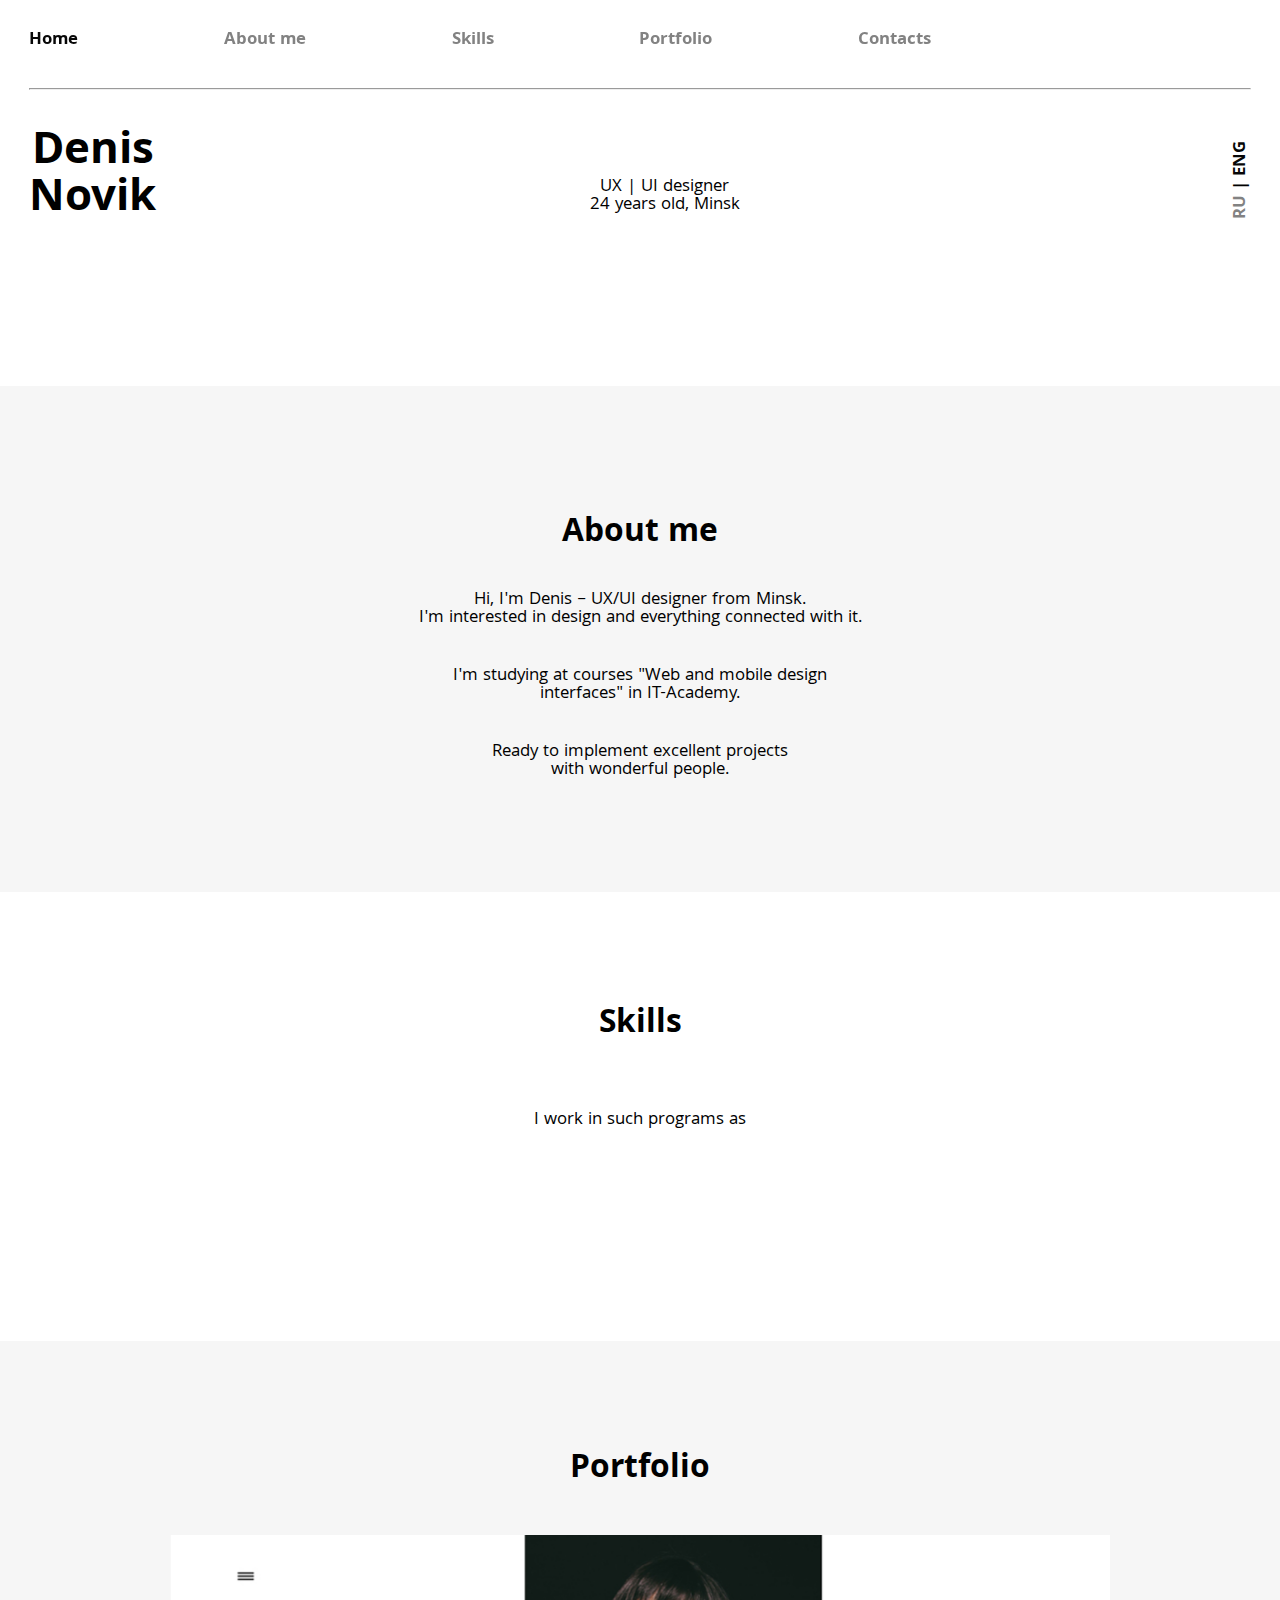
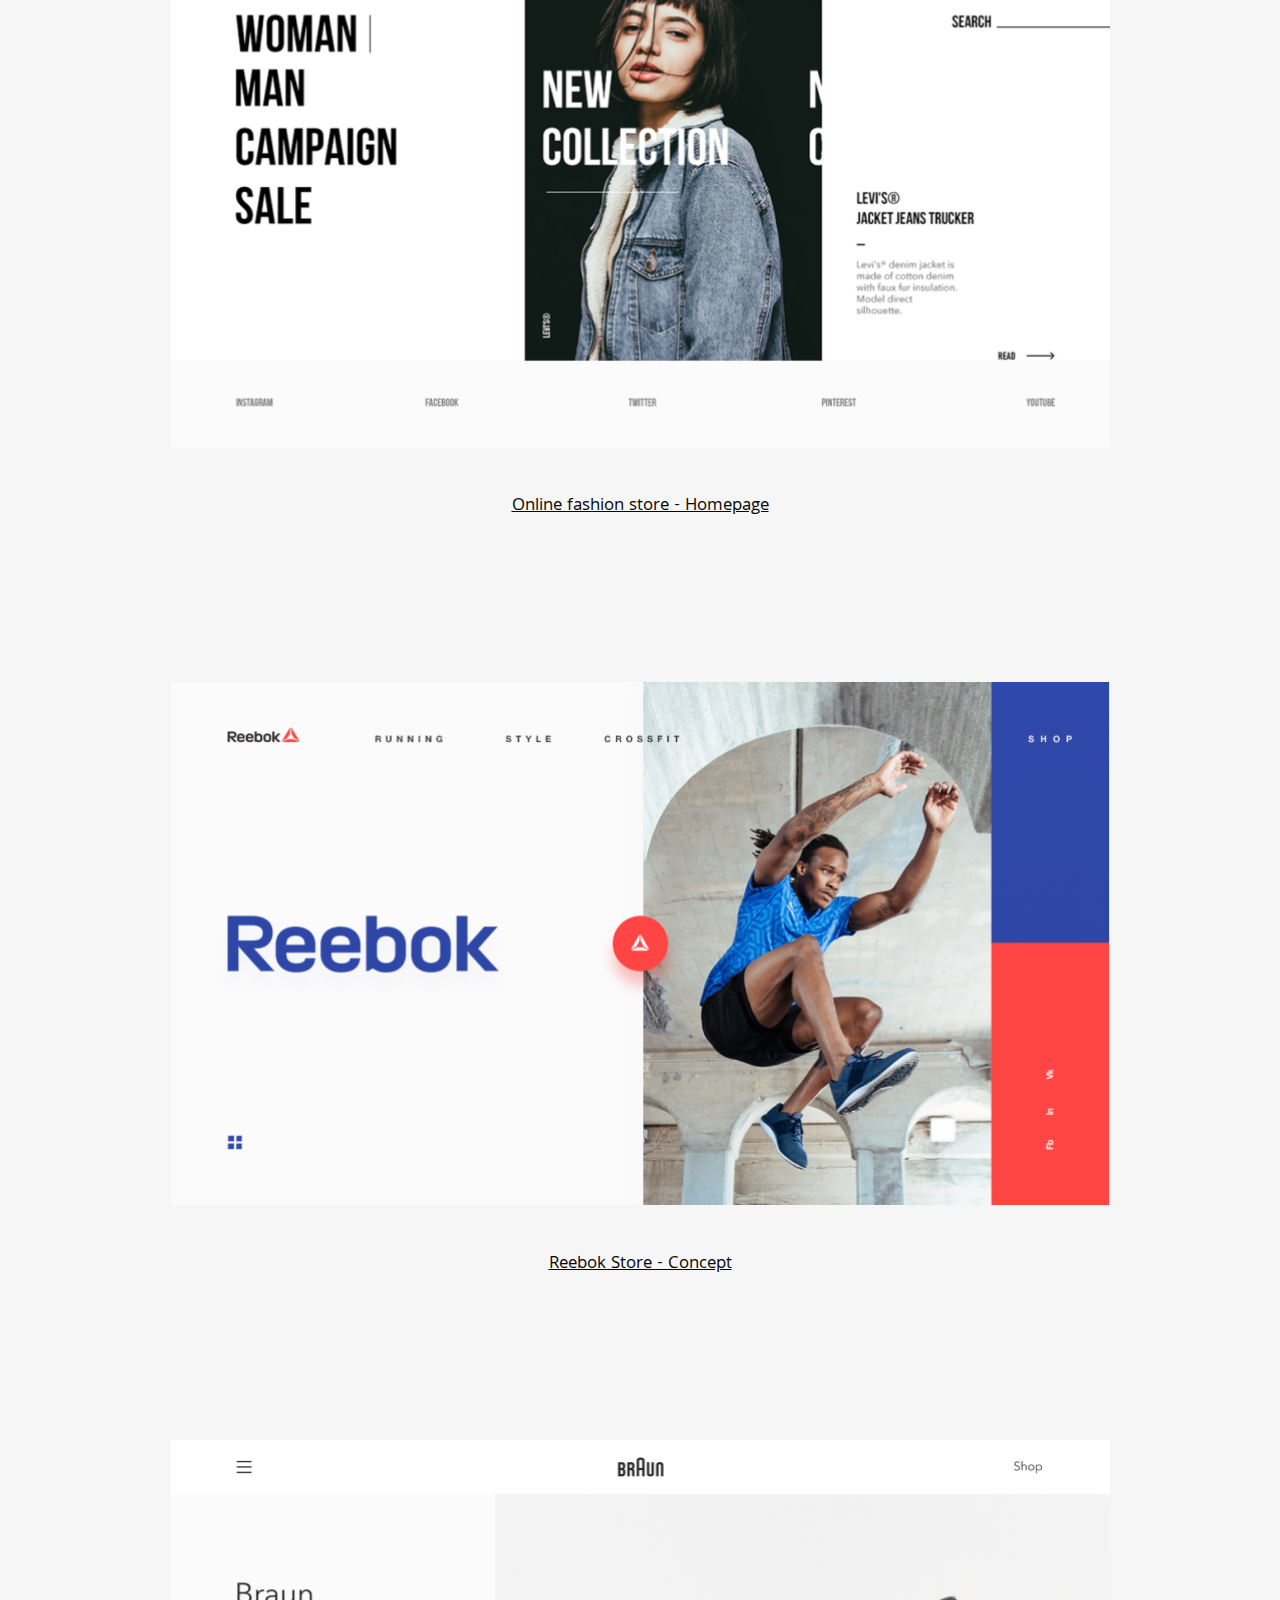
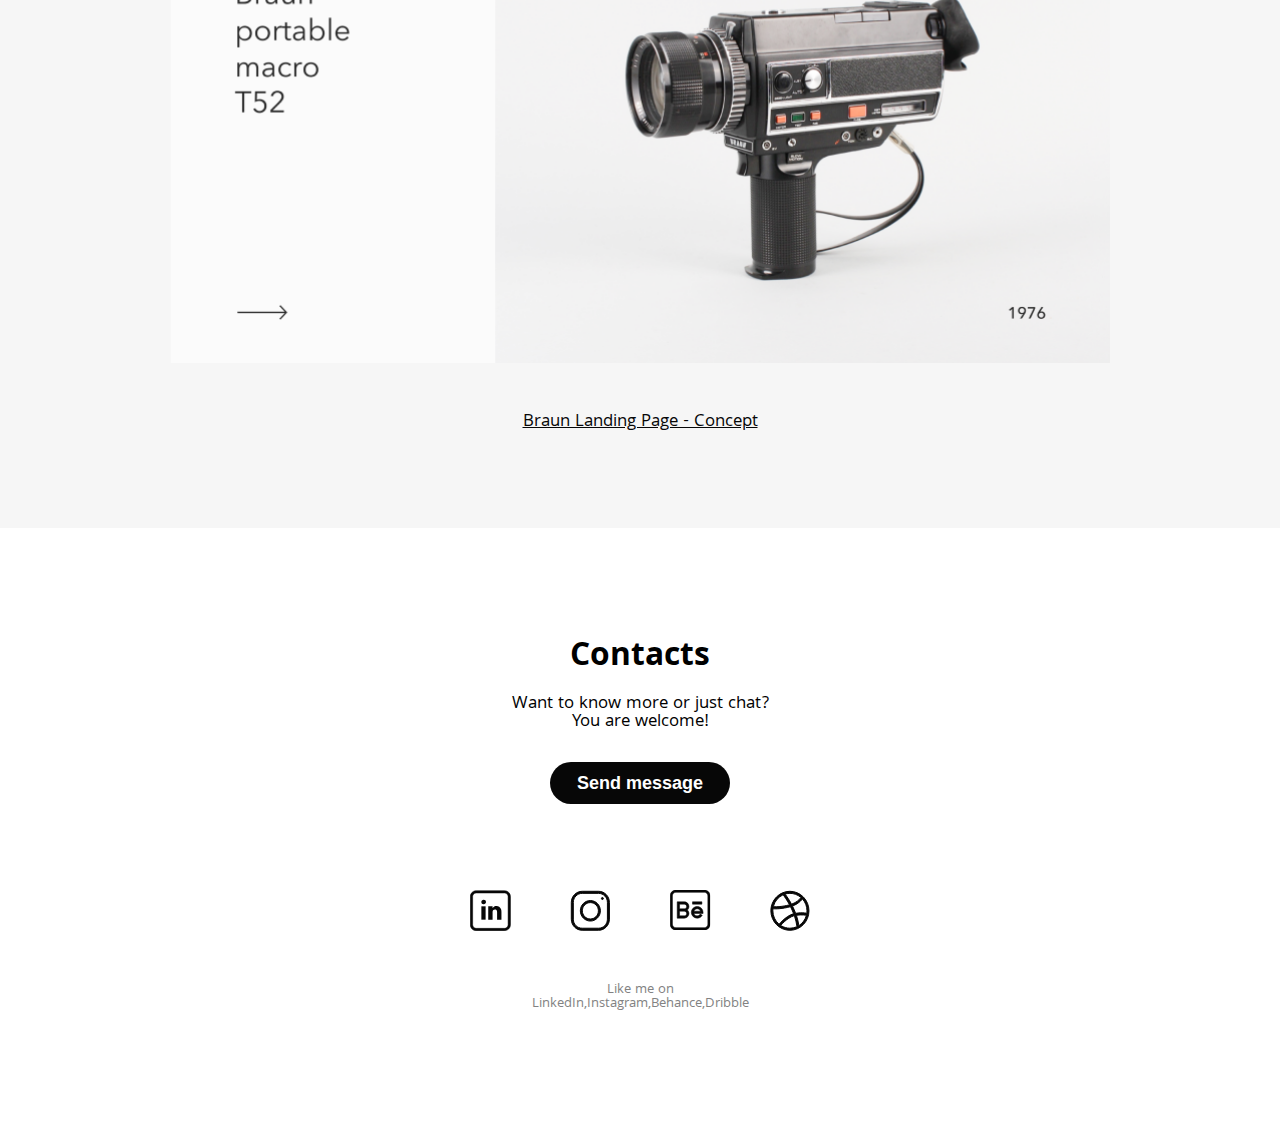
==== index.html @ 90ea9228 "update" ====
<!DOCTYPE html>
<html lang="en">

<head>
	<meta charset="UTF-8">
	<meta http-equiv="X-UA-Compatible" content="IE=edge">
	<meta name="viewport" content="width=device-width, initial-scale=1.0">
	<link rel="preconnect" href="https://fonts.googleapis.com">
	<link rel="preconnect" href="https://fonts.gstatic.com" crossorigin>
	<link href="https://fonts.googleapis.com/css2?family=Khula:wght@300;400;600;700;800&amp;display=swap" rel="stylesheet">
	<link rel="stylesheet" href="styles.css">
	<script src="./scripts.js"></script>
	<title>Figma Page</title>
</head>
<body>
	<div class="mobile-menu hidden">
		<div class="column-left">
			<nav>
				<ul class="vertical-list">
					<li class="navigation_point"><a href="#home">Home</a></li>
					<li><a href="#about_me">About me</a></li>
					<li><a href="#skills">Skills</a></li>
					<li><a href="#portfolio">Portfolio</a></li>
					<li><a href="#contacs">Contacts</a></li>
				</ul>
			</nav>
		</div>
		<div class="column-right">
			<button class="close-menu-btn svg-btn">
				<svg width="23" height="23" viewBox="0 0 23 23" fill="none" xmlns="http://www.w3.org/2000/svg">
					<rect x="2.68701" width="27.3715" height="3.8" transform="rotate(45 2.68701 0)" fill="#828282"/>
					<rect x="0.831299" y="19.5566" width="27.3715" height="3.8" transform="rotate(-45 0.831299 19.5566)" fill="#828282"/>
				</svg>
			</button>

			<div class="language-selector">
				<ul class="horizontal-list">
					<div class="logo_block logo_block_3"><p><a class="ru" href="#">RU</a> | <a class="eng" href="#">ENG</a></p></div>
				</ul>
			</div>
		</div>
	</div>

	<header class="mobile-header">
		<h1>Denis <br> Novik</h1>
		<button class="open-menu-btn svg-btn">
			<svg width="33" height="20" viewBox="0 0 33 20" fill="none" xmlns="http://www.w3.org/2000/svg">
				<rect width="33" height="3.83721" fill="black"/>
				<rect y="7.67383" width="33" height="3.83721" fill="black"/>
				<rect y="15.3496" width="33" height="3.83721" fill="black"/>
				</svg>				
		</button>
	</header>

	<div id="section_1" class="body">
		<header class="header header_1">
			<div class="header_menu menu ">
				<div class="menu_icon_flex">
					<div class="menu_icon"></div>
				</div>
				<nav class="menu_body">
					<ul class="navigation_list">
						<li class="navigation_point"><a href="#home">Home</a></li>
						<li class="navigation_point"><a href="#about_me">About me</a></li>
						<li class="navigation_point"><a href="#skills">Skills</a></li>
						<li class="navigation_point"><a href="#portfolio">Portfolio</a></li>
						<li class="navigation_point"><a data-goto=".footer" class="nav nav_5" href="#contact">Contacts</a></li>
					</ul>
		        </nav>
			</div>
		</header>
		<section id="home" class="home">
			<hr  class="line_navigation ">
			<div  class="logo">
				<div class="logo_block logo_block_1"><h1>Denis<br>Novik</h1></div>
				<div class="logo_block logo_block_2"><p>UX | UI designer<br> 24 years old, Minsk</p></div>
				<div class="logo_block logo_block_3"><p><a class="ru" href="#">RU</a> | <a class="eng" href="#">ENG</a></p></div>
			</div>	
			<div class="photo">
				<picture>
					<source media="(max-width: 465px)" srcset="img/375.png">
					<img class="img_photo" src="img/bspp2266.jpg" alt="">
				</picture>
			</div>
		</section>
		<section id="about_me" class="about_me section_2">
			<div class="about_me_box">
				<div class="about_me_content">
					<h2 class="text_1">About me</h2>
					<p class="text_2">Hi, I'm Denis – UX/UI designer from Minsk.<br>I'm interested in design and everything connected with it.</p>
					<p class="text_2">I'm studying at courses "Web and mobile design<br>interfaces" in IT-Academy.</p>
					<p class="text_2">Ready to implement excellent projects<br>with wonderful people.</p>
				</div>
			</div>
		</section>
		<section id="skills" class="section_3">
			<div class="skills_box">
				<div class="heading">
					<h2 class="skills_h2">Skills</h2>
					<p>I work in such programs as</p>
				</div>
				<div class="programs_1"><img src="img/group 6.svg" alt=""></div>
				<div class="programs_2"><img src="img/group 6-1.svg" alt=""></div>
				<div class="programs_3"><img src="img/group 6-2.svg" alt=""></div>
				<div class="programs_4"><img src="img/group 7.svg" alt=""></div>
			</div>
		</section>
		<section id="portfolio" class="section_4">
			<div class="portfolio">
				<div class="portfolio_section">
					<h2 class="portfolio_heading">Portfolio</h2>
					<div class="portfolio_box portfolio_box_1">
						<a href="#"><img class="img_portfolio" src="img/portfolio_1.png" alt=""></a>
						<a class="portfolio1" href="#">Online fashion store - Homepage</a>
					</div>
					<div class="portfolio_box portfolio_box_2">
						<a href="#"><img class="img_portfolio" src="img/portfolio_2.png" alt=""></a>
						<a class="portfolio1" href="#">Reebok Store - Concept</a>
					</div>
					<div class="portfolio_box portfolio_box_3">
						<a href="#"><img class="img_portfolio" src="img/portfolio_3.png" alt=""></a>
						<p class="portfolio_p2"><a class="portfolio1" href="#">Braun Landing Page - Concept</a></p>
					</div>
				</div>
			</div>
		</section>
		<footer id="contact" class="footer">
			<div class="contacts">
				<h2 class="contacts_h2">Contacts</h2>
				<p>Want to know more or just chat?<br>You are welcome!</p>
				<button class="button_message">Send message</button>
				<div class="contacts_icon">
					<a href="https://www.linkedin.com/feed/"><img src="img/linkedin.svg" alt=""></a>
					<a href="https://www.instagram.com/"><img src="img/instagram.svg" alt=""></a>
					<a href="https://www.behance.net/"><img src="img/behance.svg" alt=""></a>
					<a href="https://dribbble.com/"><img src="img/surface.svg" alt=""></a>
				</div>
				<p class="contacts_p2">Like me on<br><a class="contracts_a2" href="https://www.linkedin.com/feed/">LinkedIn,</a><a class="contracts_a2" href="https://www.instagram.com/">Instagram,</a><a class="contracts_a2" href="https://www.behance.net/">Behance,</a><a class="contracts_a2" href="https://dribbble.com/">Dribble</a></p>
			</div>
		</footer>
	</div>
</body>
</html>
---- styles.css ----
* {
	box-sizing: border-box;
}

header,
.content {
	padding: 10px;
	max-width: 960px;
	margin: 0 auto;
	text-align: center;
}

.header-row {
	position: sticky;
	top: 0;
	background-color: #fff;
	z-index: 1;
}


.mobile-header {
	display: none;
	justify-content: space-between;
	padding-top: 20px;
	padding-bottom: 20px;

	position: sticky;
	top: 0;
	background-color: white;
}

.mobile-header h1 {
	margin: 0;
}

.svg-btn {
	background: 0;
	border: none;
	padding: 5px;
	cursor: pointer;
	width: 50px;
	height: 50px;
	border-radius: 50px;
	display: inline-flex;
	justify-content: center;
	align-items: center;
	transition: all 200ms;
}


.svg-btn:hover {
	background-color: #dadada;
}

.svg-btn:active {
	background-color: #cacaca;
}

.hidden {
	display: none !important;
}

.mobile-menu {
	position: fixed;
	top: 0;
	right: 0;
	width: 330px;
	min-height: 450px;
	height: auto;
	background: #fff;
	z-index: 3;
	display: flex;
	padding: 20px 10px 60px 30px;
	justify-content: space-between;
	box-shadow: 0 0 15px 3px rgb(0 0 0 / 40%);
}

.mobile-menu nav ul {
	padding: 13px;
}

.mobile-menu .column-right {
	display: flex;
	flex-direction: column;
	justify-content: space-between;
	align-items: end;
}

@media (max-width: 700px) {
	.mobile-header {
		display: flex;
		border-bottom: 0;
	}

	.desktop-header {
		display: none;
	}

	.home-description h1,
	.home-description .language-selector {
		display: none;
	}

	.home-description .home-paragraph {
		margin-bottom: 0;
		text-align: left;
	}

	div.home-description {
		padding-top: 0;
		padding-bottom: 3rem;
	}
}


.tall-image{
	display: none;
}
@media (max-width: 380px) {
	.wide-image{
		display: none;
	}
	.tall-image{
		display: inline;
	}
}

@media (max-width: 767px) {
    .portfolio_box_1,.portfolio_box_2 {
    margin-bottom: 133px;
    }
    .logo_block_1 {
    transition: all 0.3s ease 0s;
}
}

@media (max-width: 465px) {
    .logo {
    display:flex;
    width: 170px;
    flex-wrap:wrap;
}

.logo_block_2 {
    padding: 23px 0 0 0;
    text-align: left;
}
.logo_block_3 {
    text-align: right;
}

.logo_block_3 {
    opacity: 0;
    width: 0;
    height: 0;}

.photo {
    margin: 36px 0px 104px 0px;
}
}


html, body, div, span, applet, object, h1, h2, p, 
footer, header, hgroup, menu, nav, output, 
ruby, section, summary, time, mark, audio, video {
margin: 0;
padding: 0;
border: 0;
font-size: 100%;
font: inherit;
vertical-align: baseline;
font-family: 'Khula', sans-serif;
}

article, aside, details, figcaption, figure, 
footer, header, hgroup, menu, nav, section {
display: block;
}

body {
line-height: 1;
}

ol, ul {
list-style: none;
}
blockquote, q {
quotes: none;
}

blockquote:before, blockquote:after,
q:before, q:after {
content: '';
content: none;
}

table {
border-collapse: collapse;
border-spacing: 0;
}

body {
    text-align: center;
}

.section_1, .section_3 {
    max-width: 998px;
    margin: 0 auto;
}

.footer {
    max-width: 340px;
    margin: 0 auto;
}

.body {
font-size: 18px;
margin: 0px 29px;
}

.header {
margin: 0px 29px;
position: fixed;
top:0;
left: 0;
width: 100%;
z-index: 10;
margin: 0 auto;
background-color:rgba(255, 255, 255, 0.5);
backdrop-filter: blur(40px);
}

.scroll {
  box-shadow: 0 0 10px rgba(0, 0, 0, 0.5);
}

.header_menu{
padding:0 29px;
max-width: 998px;
margin: 0 auto;
}

.navigation_list {
display:flex;
justify-content:space-between;
list-style: none;
margin: 0;
padding: 0;
}

ul .navigation_point a {
color:#828282;
text-decoration: none;
}

ul .navigation_point:first-child a {
    color:#070707
}

.navigation_point {
font-size: 18px;
line-height: 22px;
padding-top: 30px;
padding-bottom: 28px;
font-weight: 700;
text-decoration: none;
}

.line_navigation {
margin-bottom: 40px;
margin-top: 88px;
}

.logo_block_menu {
opacity: 0;
}	

.menu_icon {
display: none;
}

.logo {
display:flex;
align-items:flex-end;
justify-content:space-between;
}

.logo_block {
display: inline-block;
}

.logo_block_1 {
font-size: 47px;
font-weight: 700;
}

.logo_block_2 {
padding-bottom: 9px;
}

.logo_block_3 {
transform: rotate(-90deg);
position: relative;
bottom: 35px;
left: 30px;
font-weight: 700;
}

.ru {
color: #828282;
text-decoration: none;
}

.eng {
    color: #070707;
    text-decoration: none;
}

.photo {
margin: 40px 0px 104px 0px;
}

.img_photo {
width: 100%;
height: auto;
}

.about_me {
position: absolute;
width: 100%;
left: 0;
height: 506px;
background: #F6F6F6;
display:flex;
justify-content:center;
align-items:center;
}

.about_me_box {
max-width: 998px;
margin: 0 auto;
border:0px 29px;
text-align: center;
}

.text_1 {
font-size: 34px;
font-weight: 700;
padding-top: 20px;
}

.text_2 {
font-size: 18px;
padding: 40px 29px 0 29px;
}

.skills_box {
display:flex;
flex-wrap:wrap;
justify-content:center;
align-items:center;
margin-top: 616px;
margin-bottom: 110px;
}

.heading {
flex: 0 1 100%;
margin-top: 91px;
padding-bottom: 83px;
text-align: center;
}

.skills_h2 {
font-size: 34px;
font-weight: 700;
padding-top: 20px;
padding-bottom: 69px;
}

.programs_1 {flex: 0 1 25%;
text-align: center;}
.programs_2 {flex: 0 1 25%;
text-align: center;}
.programs_3 {flex: 0 1 25%;
text-align: center;}
.programs_4 {flex: 0 1 25%;
text-align: center;}

.portfolio_heading {
font-size: 34px;
font-weight: 700;
padding-top: 113px;
padding-bottom: 47px;

}

.portfolio_section {
max-width: 998px;
margin: 0 auto;
}

.portfolio {
min-width: 100%;
right: 0;
max-height: 2553px;
background: #F6F6F6;
margin:0 -29px;
text-align: center;
}

.portfolio_box_1,.portfolio_box_2  {
margin: 0px 29px;
margin-bottom: 166px;
}

.portfolio1 {
    color: #070707;
}

.portfolio_box_3 {
margin: 0px 29px;
}

.img_portfolio {
width: 100%;
height: auto;
padding-bottom: 45px;
}

.portfolio_p2 {
padding-bottom: 96px;
color: #070707;
}

.contacts {
margin-bottom: 110px;
text-align: center;
}

.contacts_h2 {
padding: 114px 0 20px 0;
font-size: 34px;
font-weight: 700;
}

.button_message {
min-height: 42px;
min-width: 180px;
border-radius: 21px;
background-color: #070707;
font-size: 18px;
border:0;
padding:0;
margin: 30px 0 86px 0;
font-weight: 700;
color: #FFFFFF;
transition: all 200ms;
transition-duration: 200ms;
transition-timing-function: ease;
transition-delay: 0s;
transition-property: all;
}

.button_message:hover {
background-color: #828282;
}

.contacts_p2 {
margin: 46px 0 ;
font-size: 14px;
color: #828282;
}

.contracts_a2 {
margin: 46px 0 ;
font-size: 14px;
color: #828282;
text-decoration: none;
}

.contacts_icon {
display:flex;
justify-content:space-between;
}
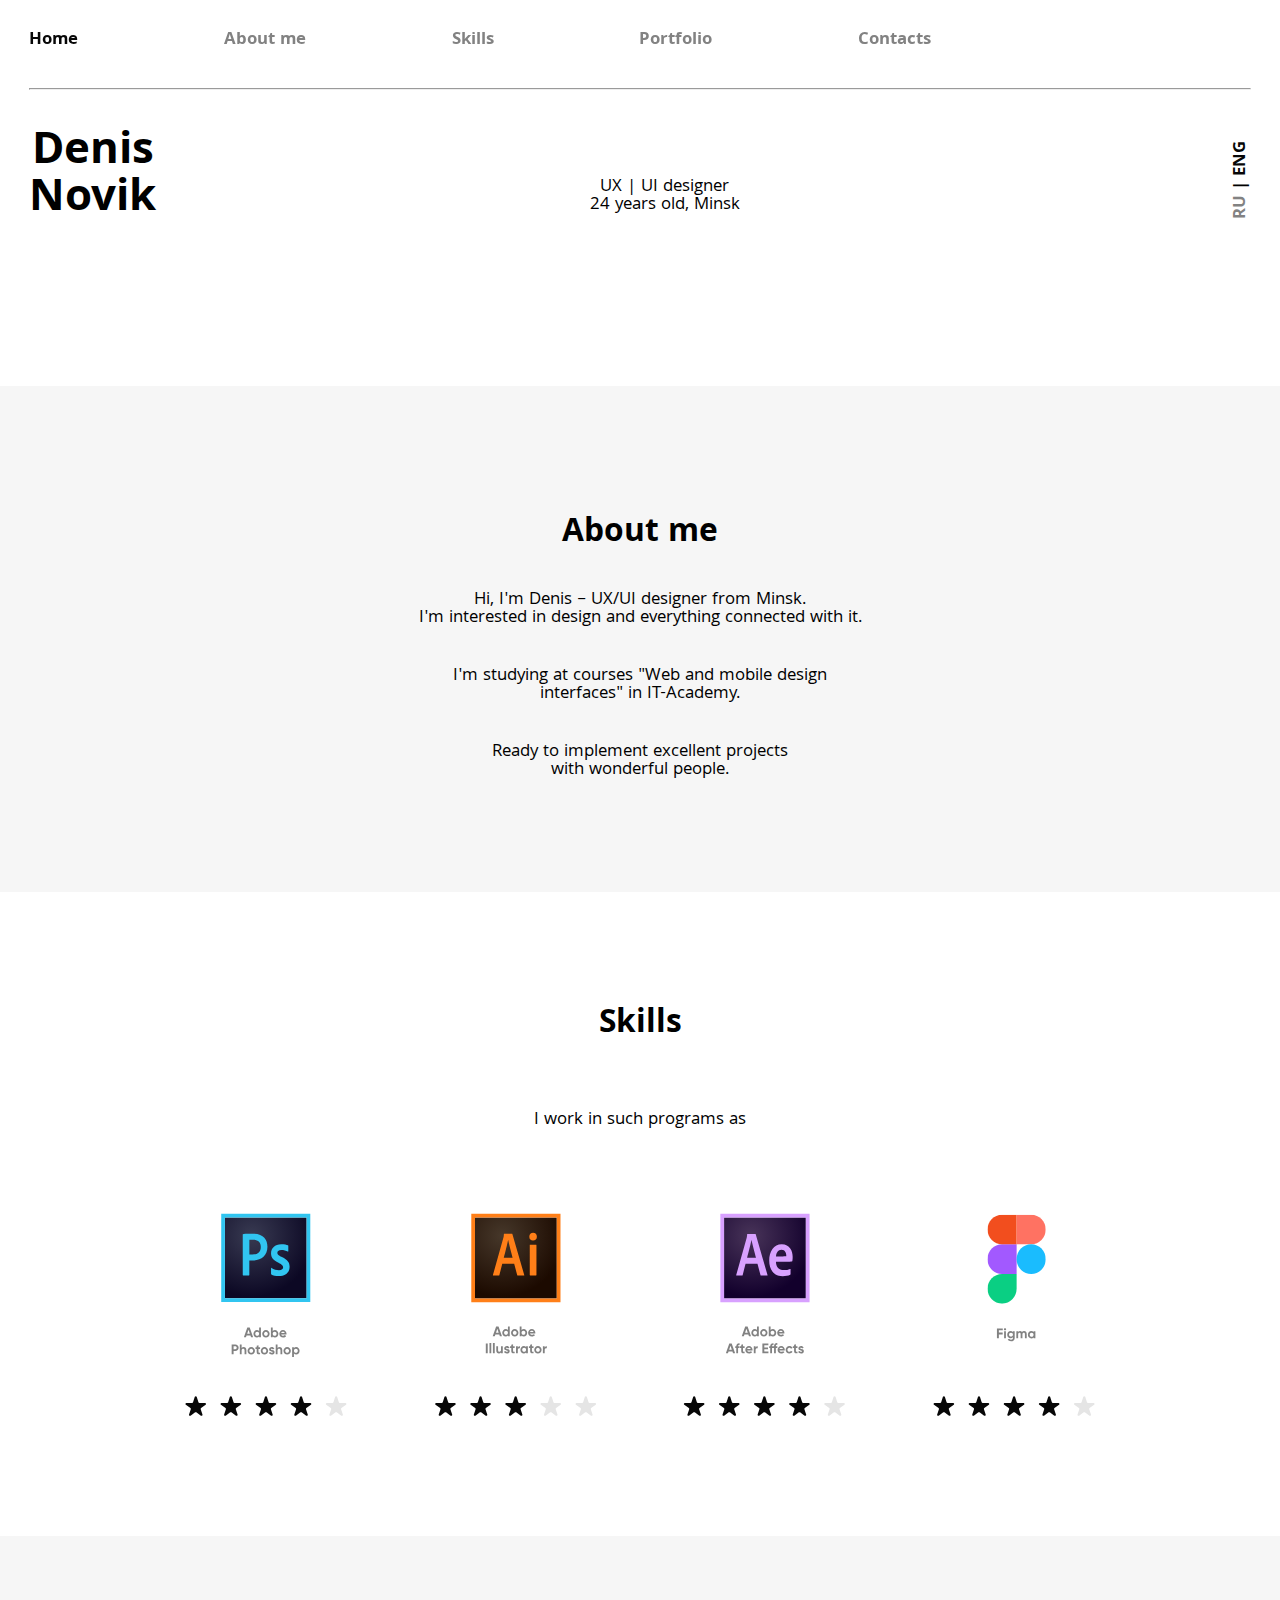
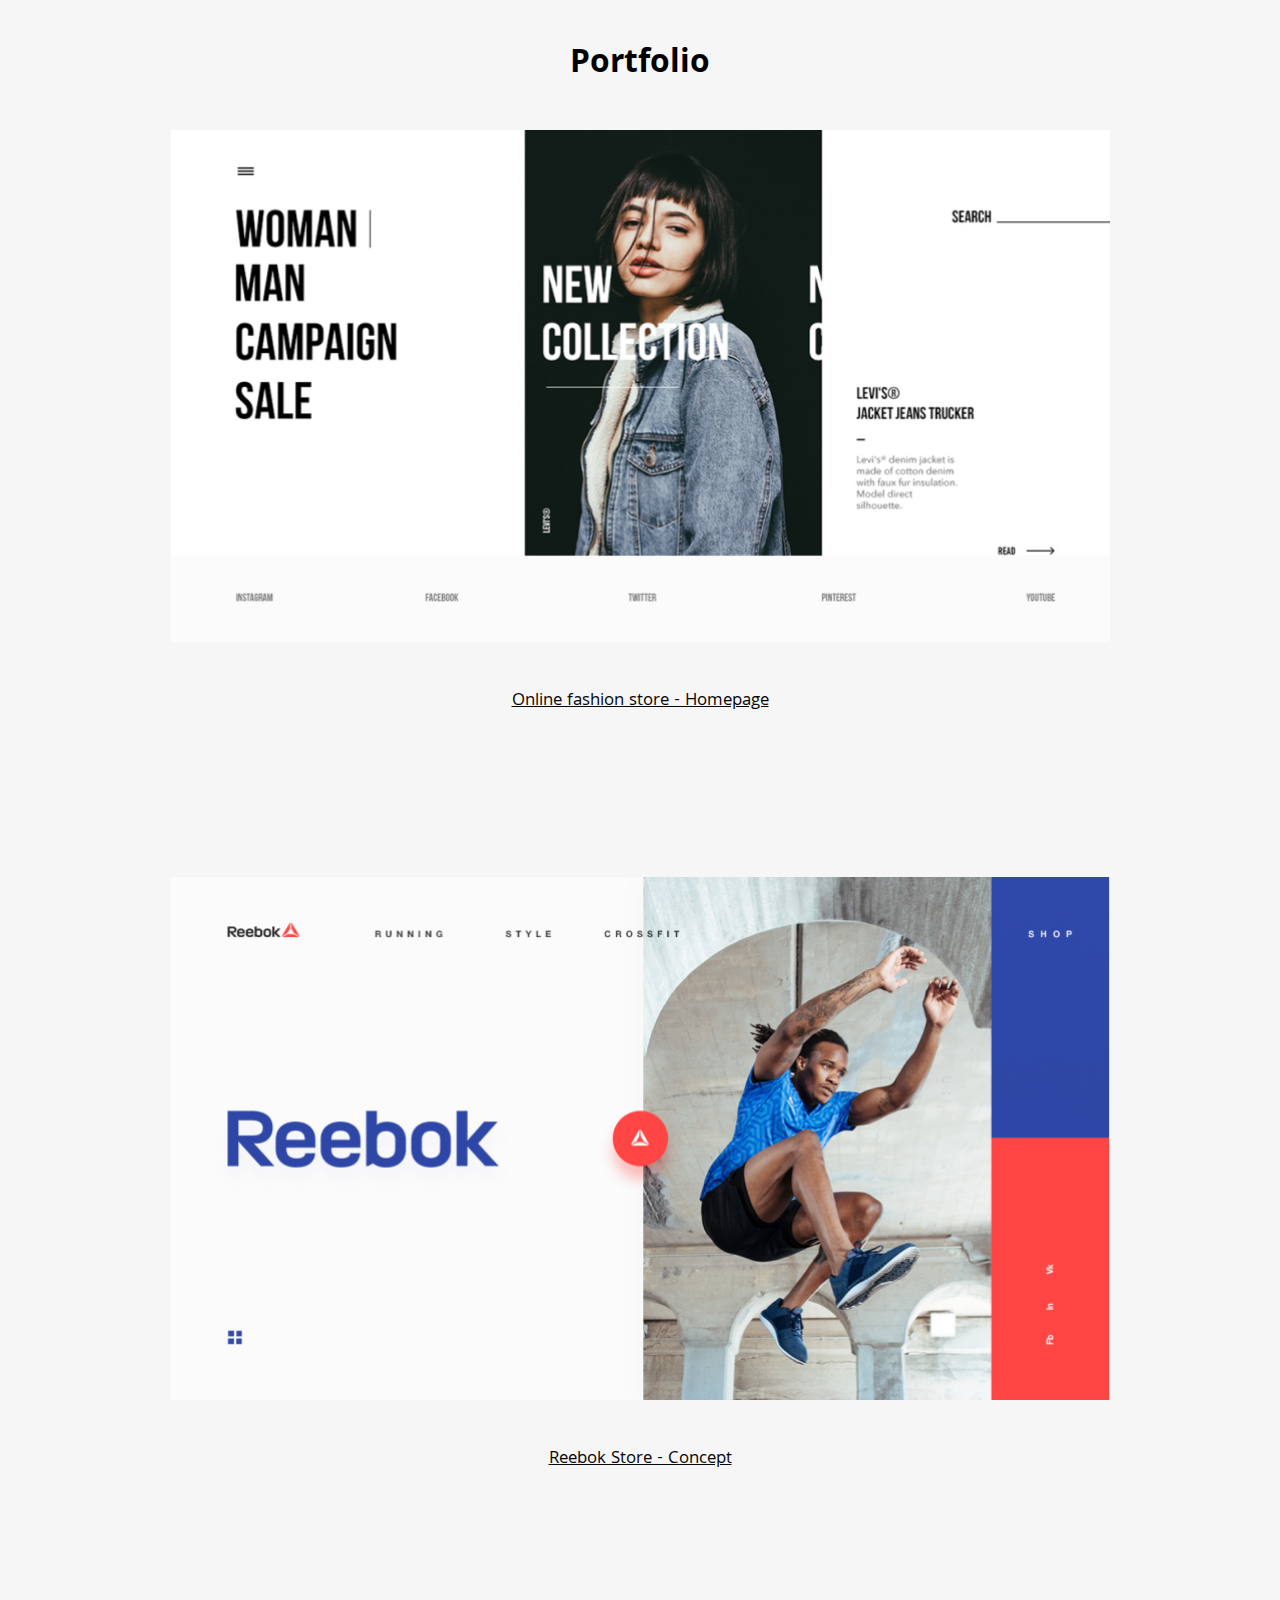
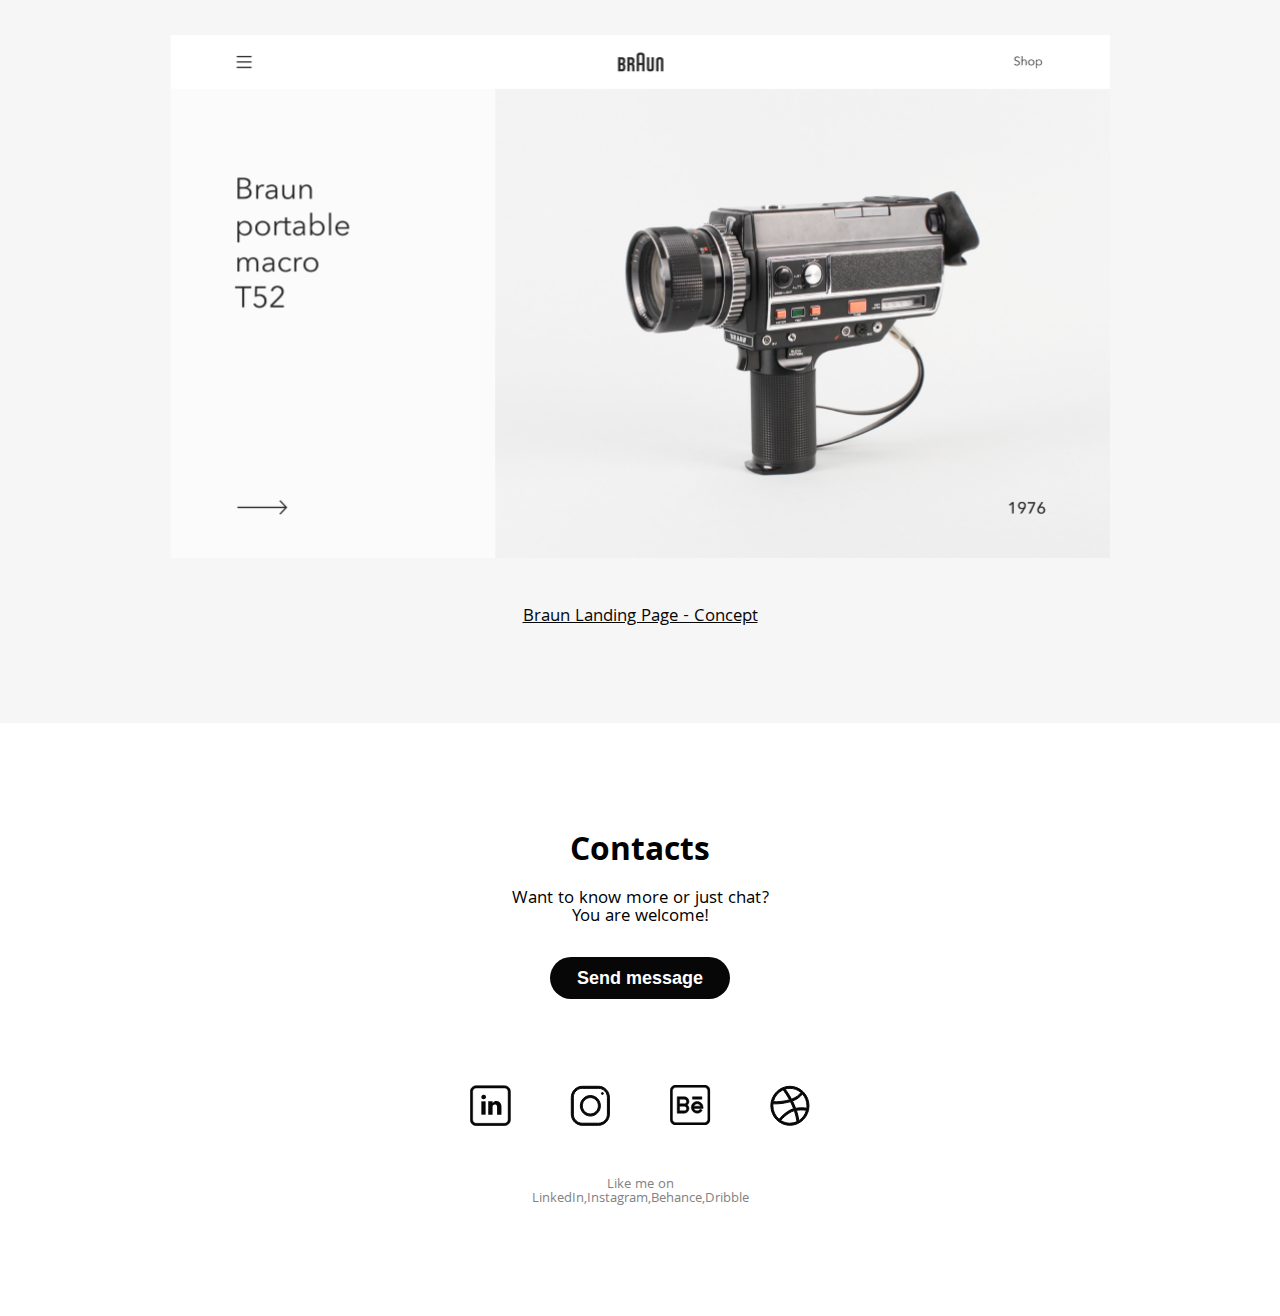
==== commit fbfddb84: "update" ====
--- a/index.html
+++ b/index.html
@@ -99,10 +99,10 @@
 					<h2 class="skills_h2">Skills</h2>
 					<p>I work in such programs as</p>
 				</div>
-				<div class="programs_1"><img src="img/group 6.svg" alt=""></div>
-				<div class="programs_2"><img src="img/group 6-1.svg" alt=""></div>
-				<div class="programs_3"><img src="img/group 6-2.svg" alt=""></div>
-				<div class="programs_4"><img src="img/group 7.svg" alt=""></div>
+				<div class="programs_1"><img src="img/group3.svg" alt=""></div>
+				<div class="programs_2"><img src="img/group1.svg" alt=""></div>
+				<div class="programs_3"><img src="img/group2.svg" alt=""></div>
+				<div class="programs_4"><img src="img/group4.svg" alt=""></div>
 			</div>
 		</section>
 		<section id="portfolio" class="section_4">
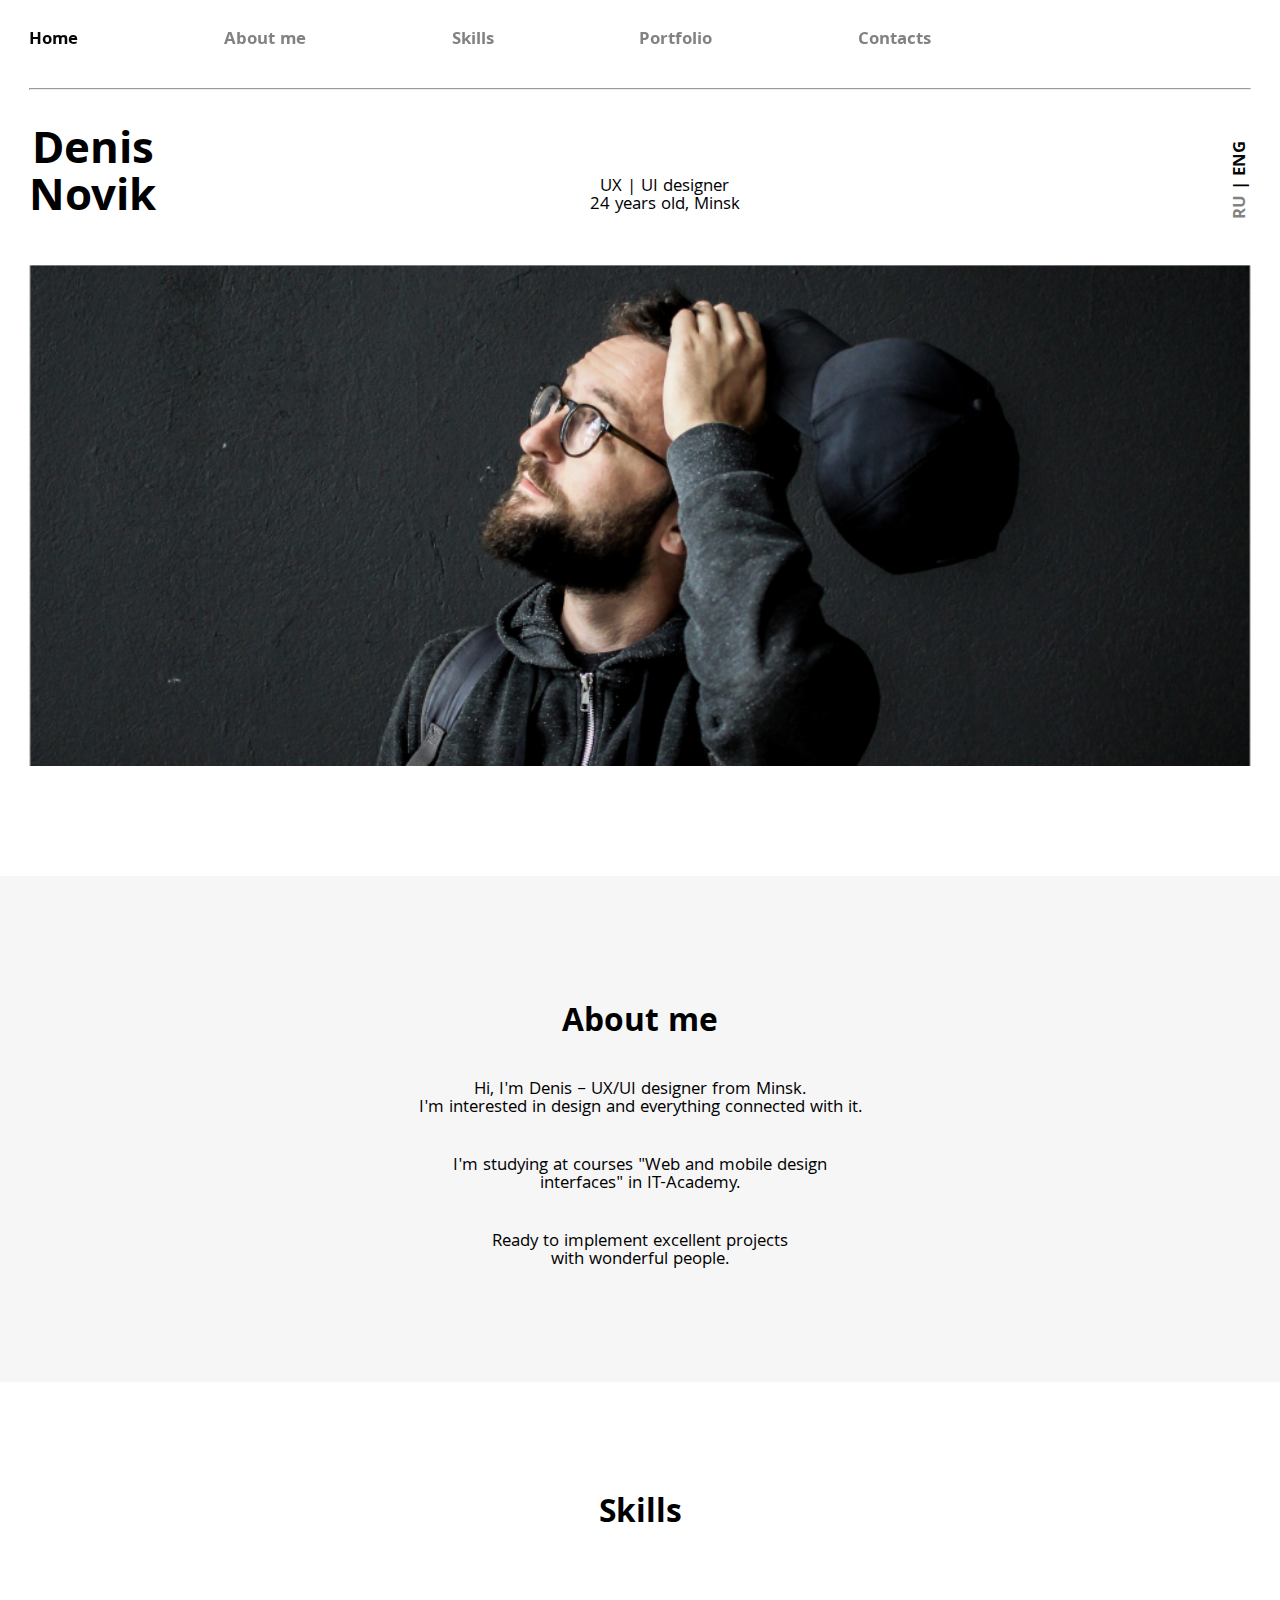
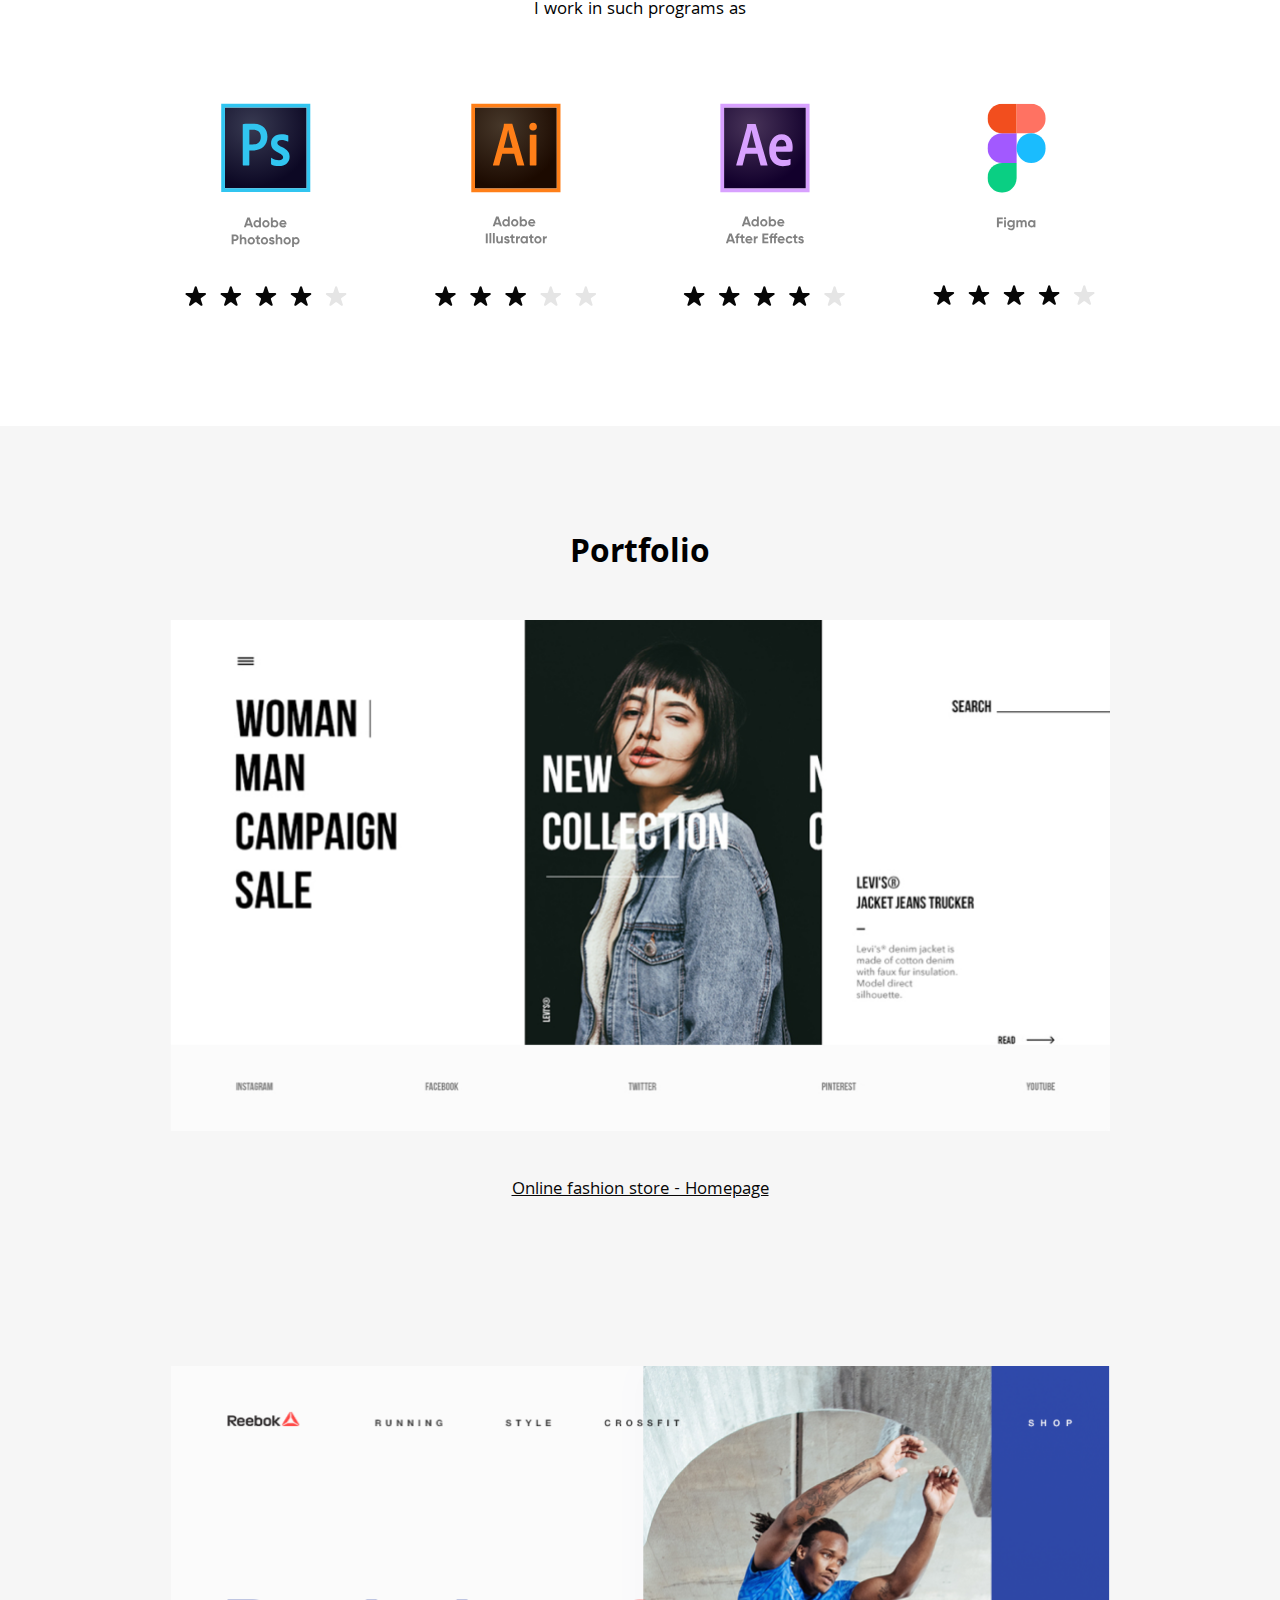
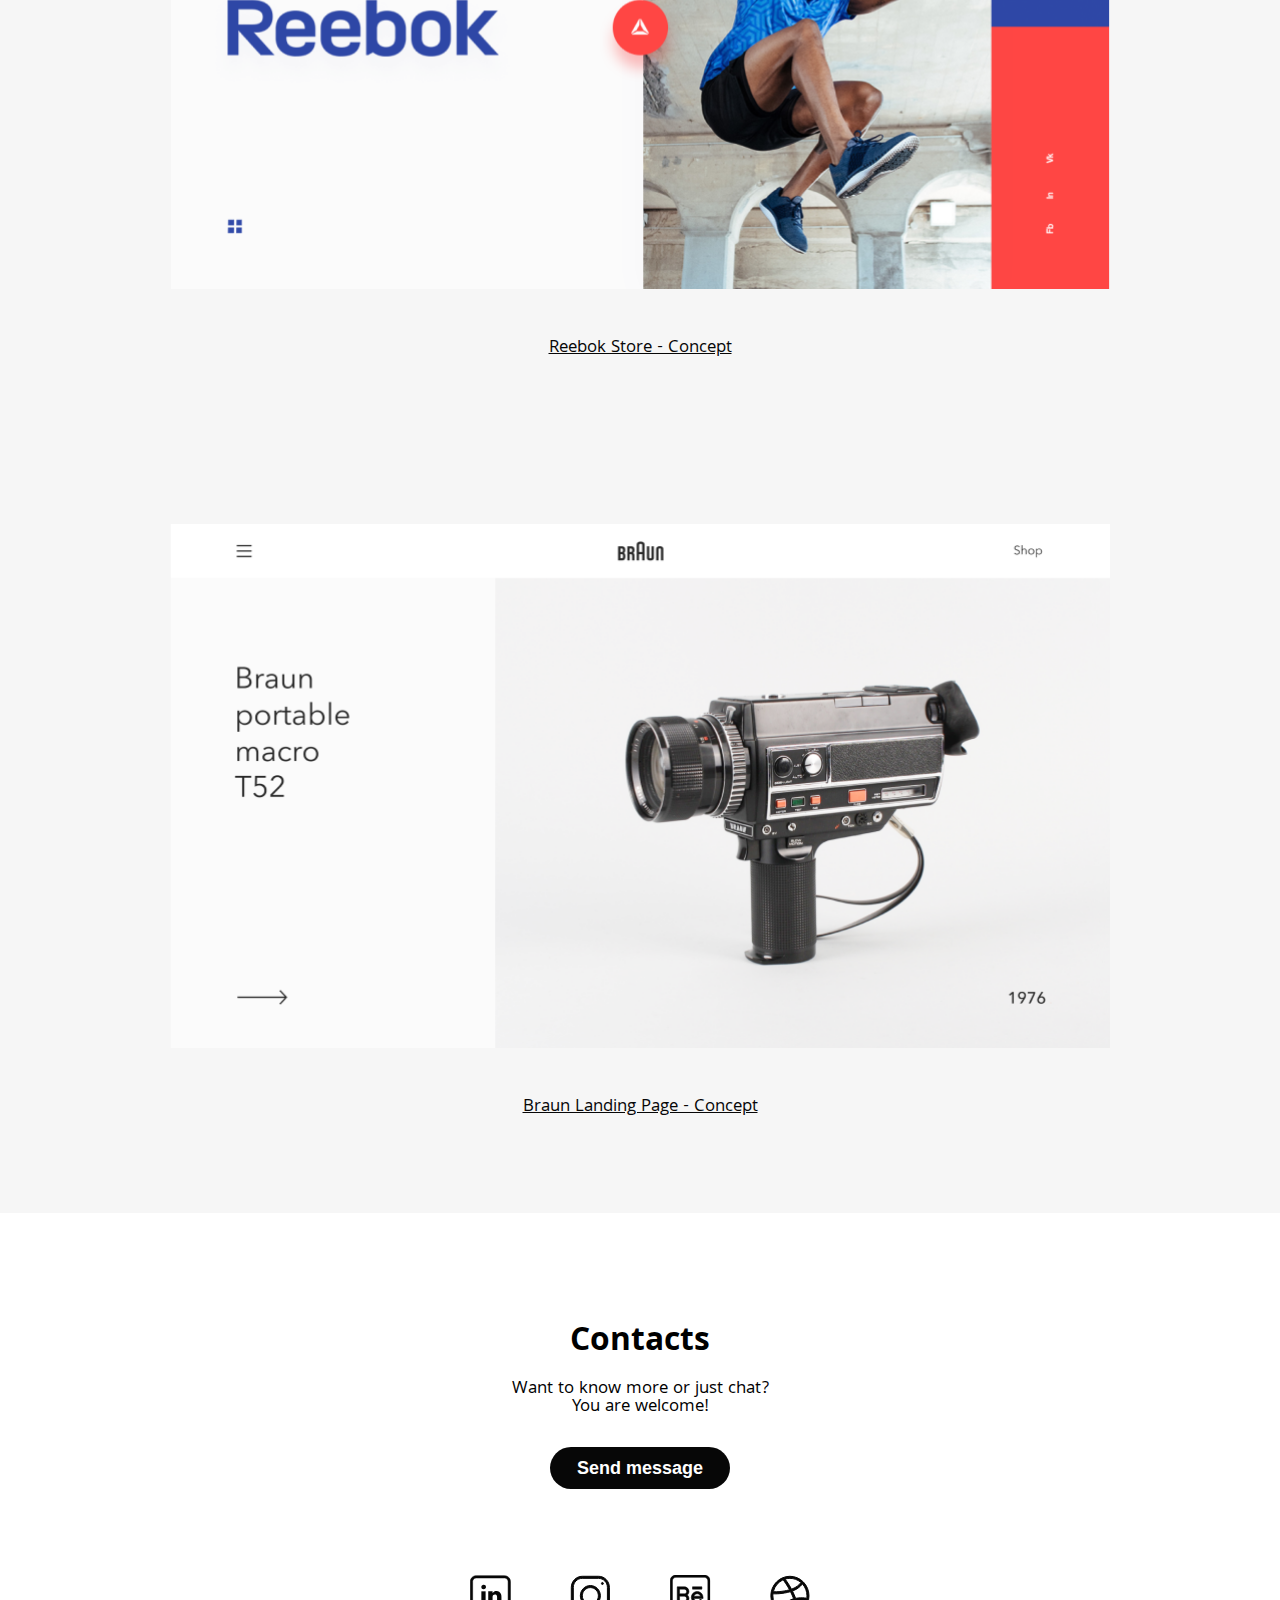
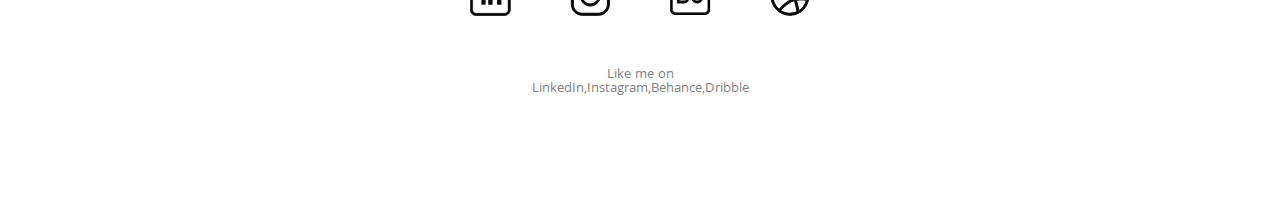
==== commit c78fec72: "image names to lower case" ====
--- a/index.html
+++ b/index.html
@@ -78,8 +78,8 @@
 			</div>	
 			<div class="photo">
 				<picture>
-					<source media="(max-width: 465px)" srcset="img/375.png">
-					<img class="img_photo" src="img/bspp2266.jpg" alt="">
+					<source media="(max-width: 465px)" srcset="img/bigman.png">
+					<img class="img_photo" src="img/man.jpg" alt="">
 				</picture>
 			</div>
 		</section>
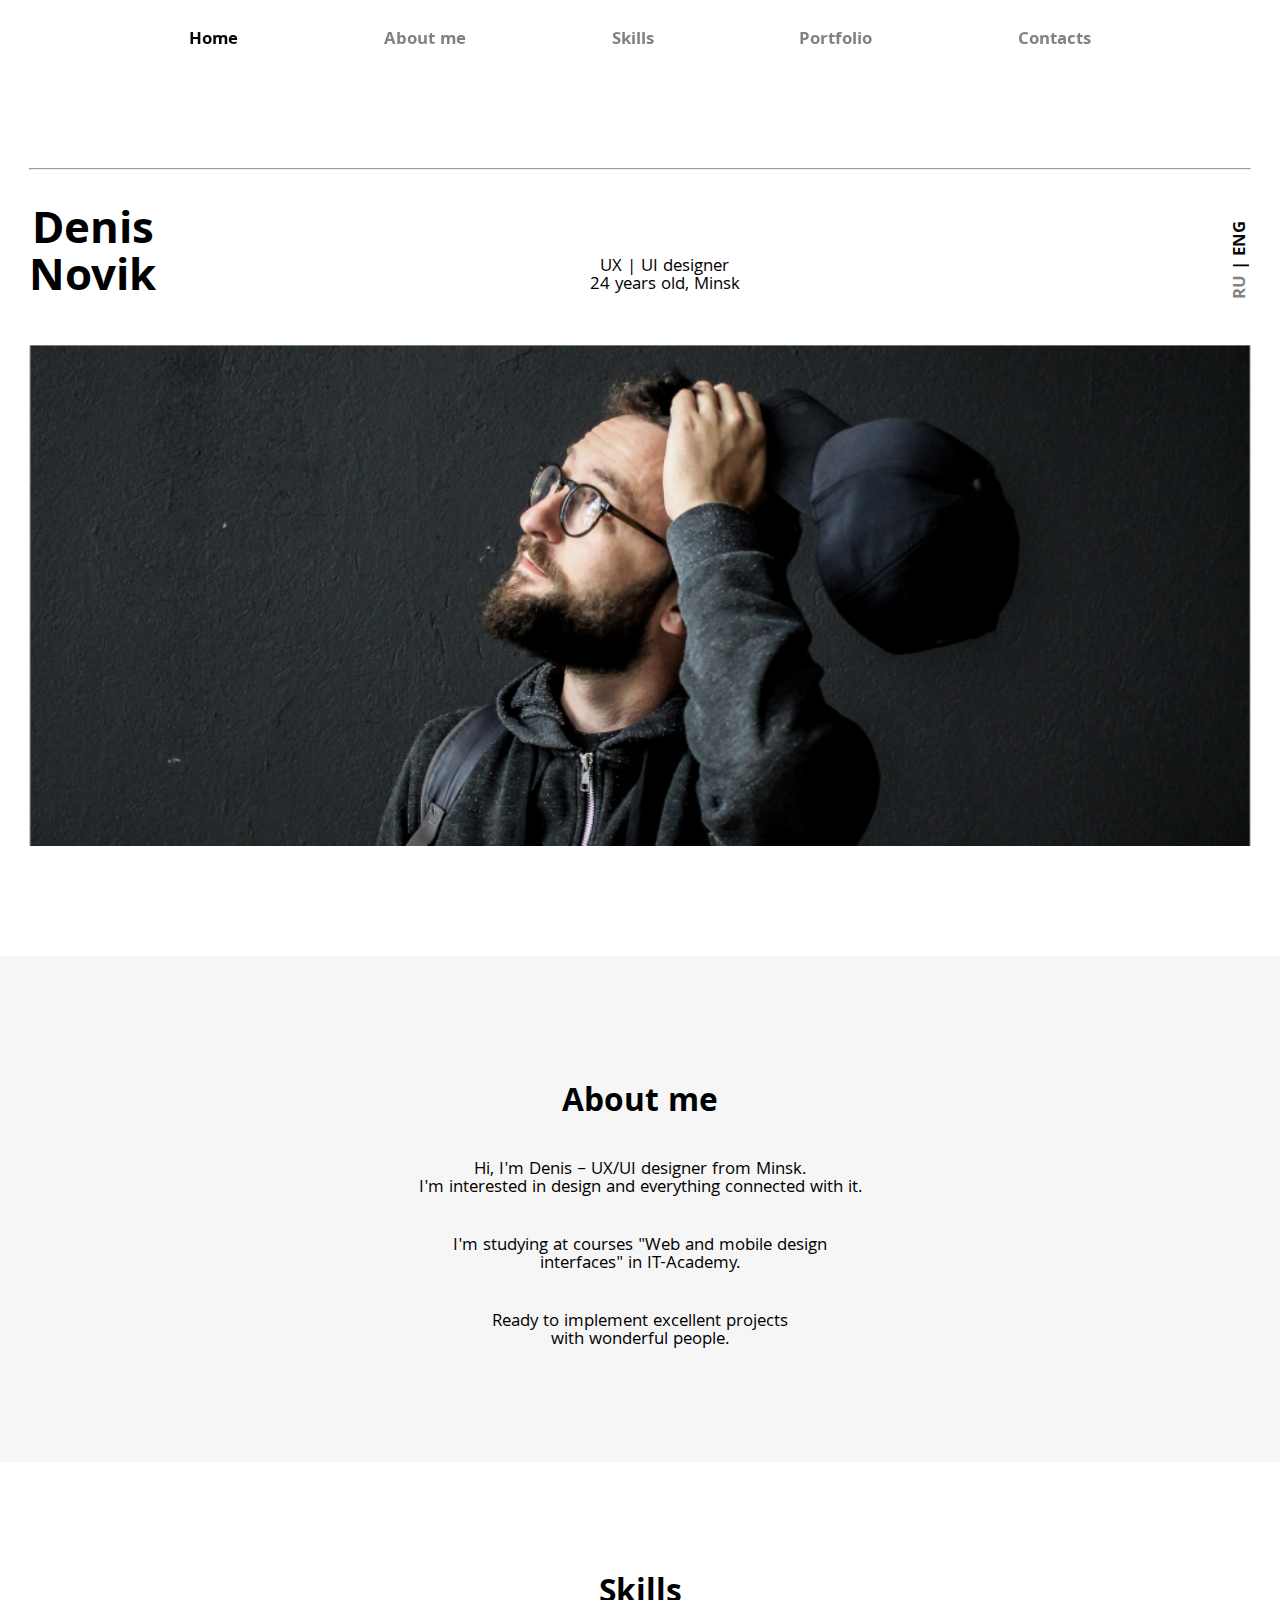
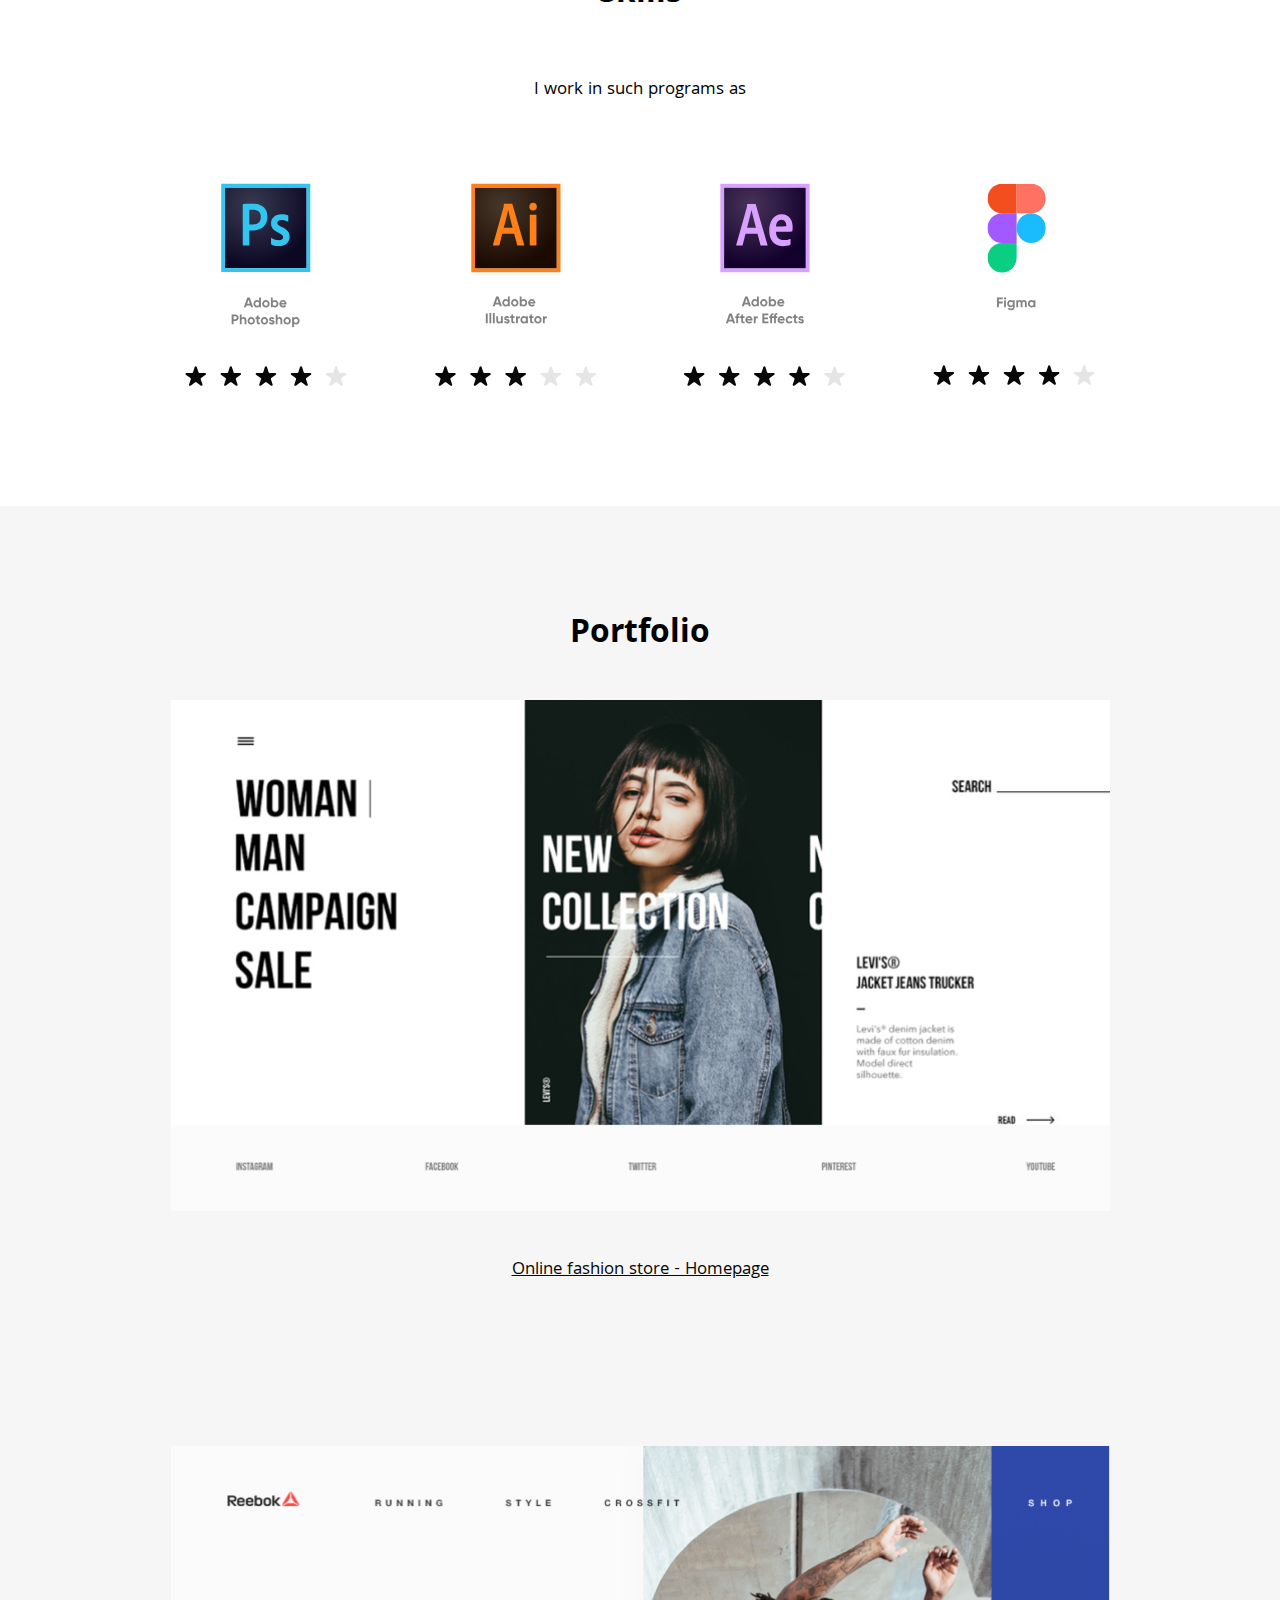
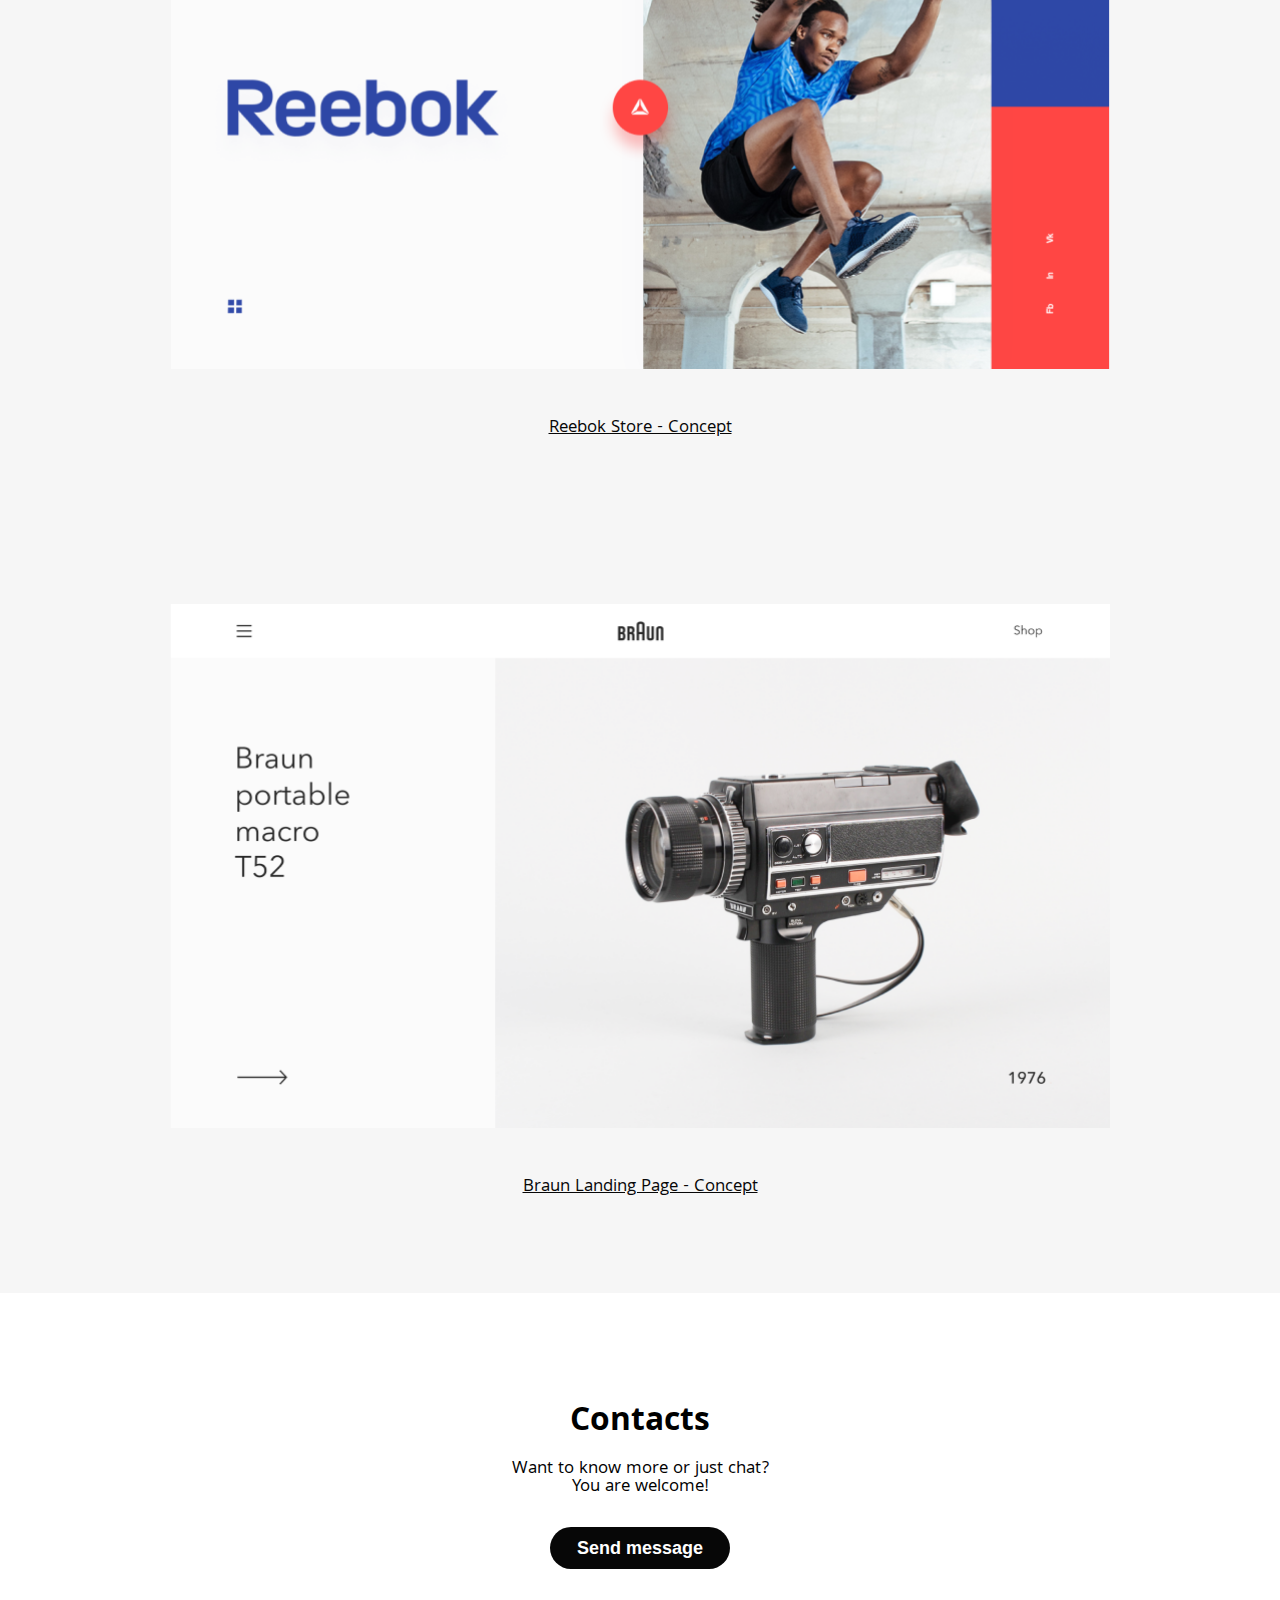
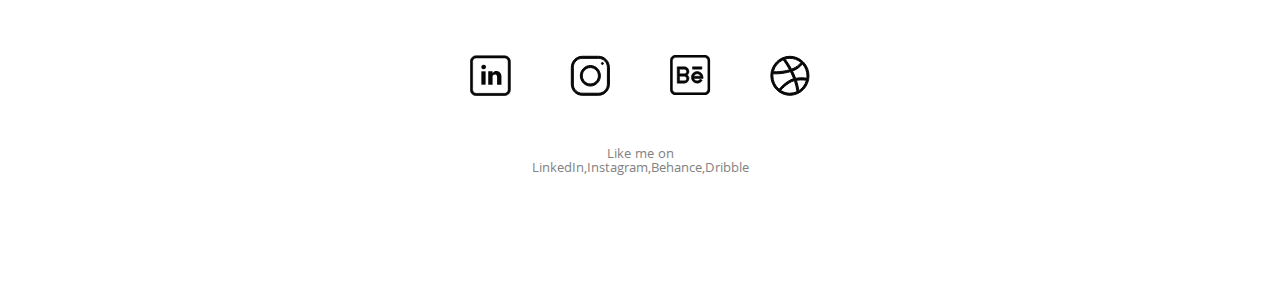
==== commit 9f3a3573: "update" ====
--- a/index.html
+++ b/index.html
@@ -53,7 +53,7 @@
 	</header>
 
 	<div id="section_1" class="body">
-		<header class="header header_1">
+		<header class="header desktop-header">
 			<div class="header_menu menu ">
 				<div class="menu_icon_flex">
 					<div class="menu_icon"></div>
--- a/styles.css
+++ b/styles.css
@@ -95,7 +95,6 @@
 	.desktop-header {
 		display: none;
 	}
-
 	.home-description h1,
 	.home-description .language-selector {
 		display: none;
@@ -111,7 +110,6 @@
 		padding-bottom: 3rem;
 	}
 }
-
 
 .tall-image{
 	display: none;
@@ -220,7 +218,7 @@
 
 .header {
 margin: 0px 29px;
-position: fixed;
+position: sticky;
 top:0;
 left: 0;
 width: 100%;
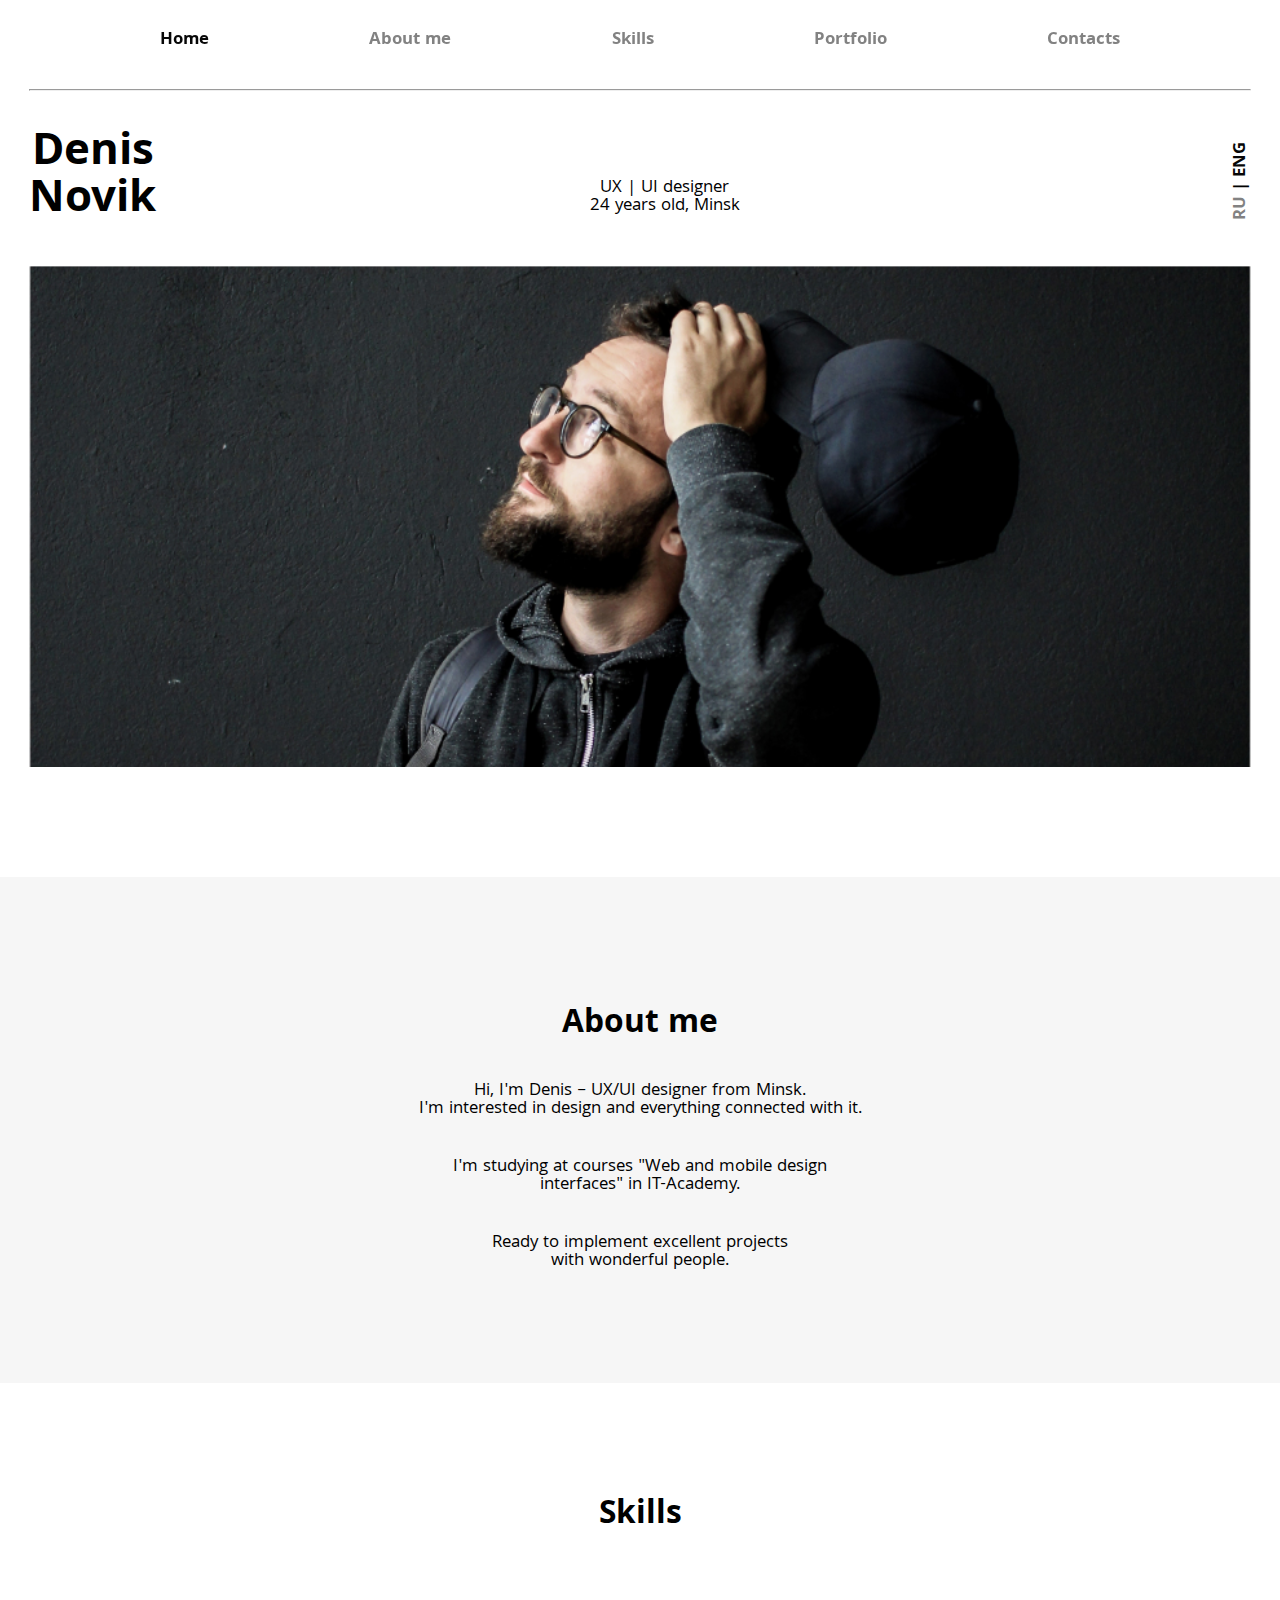
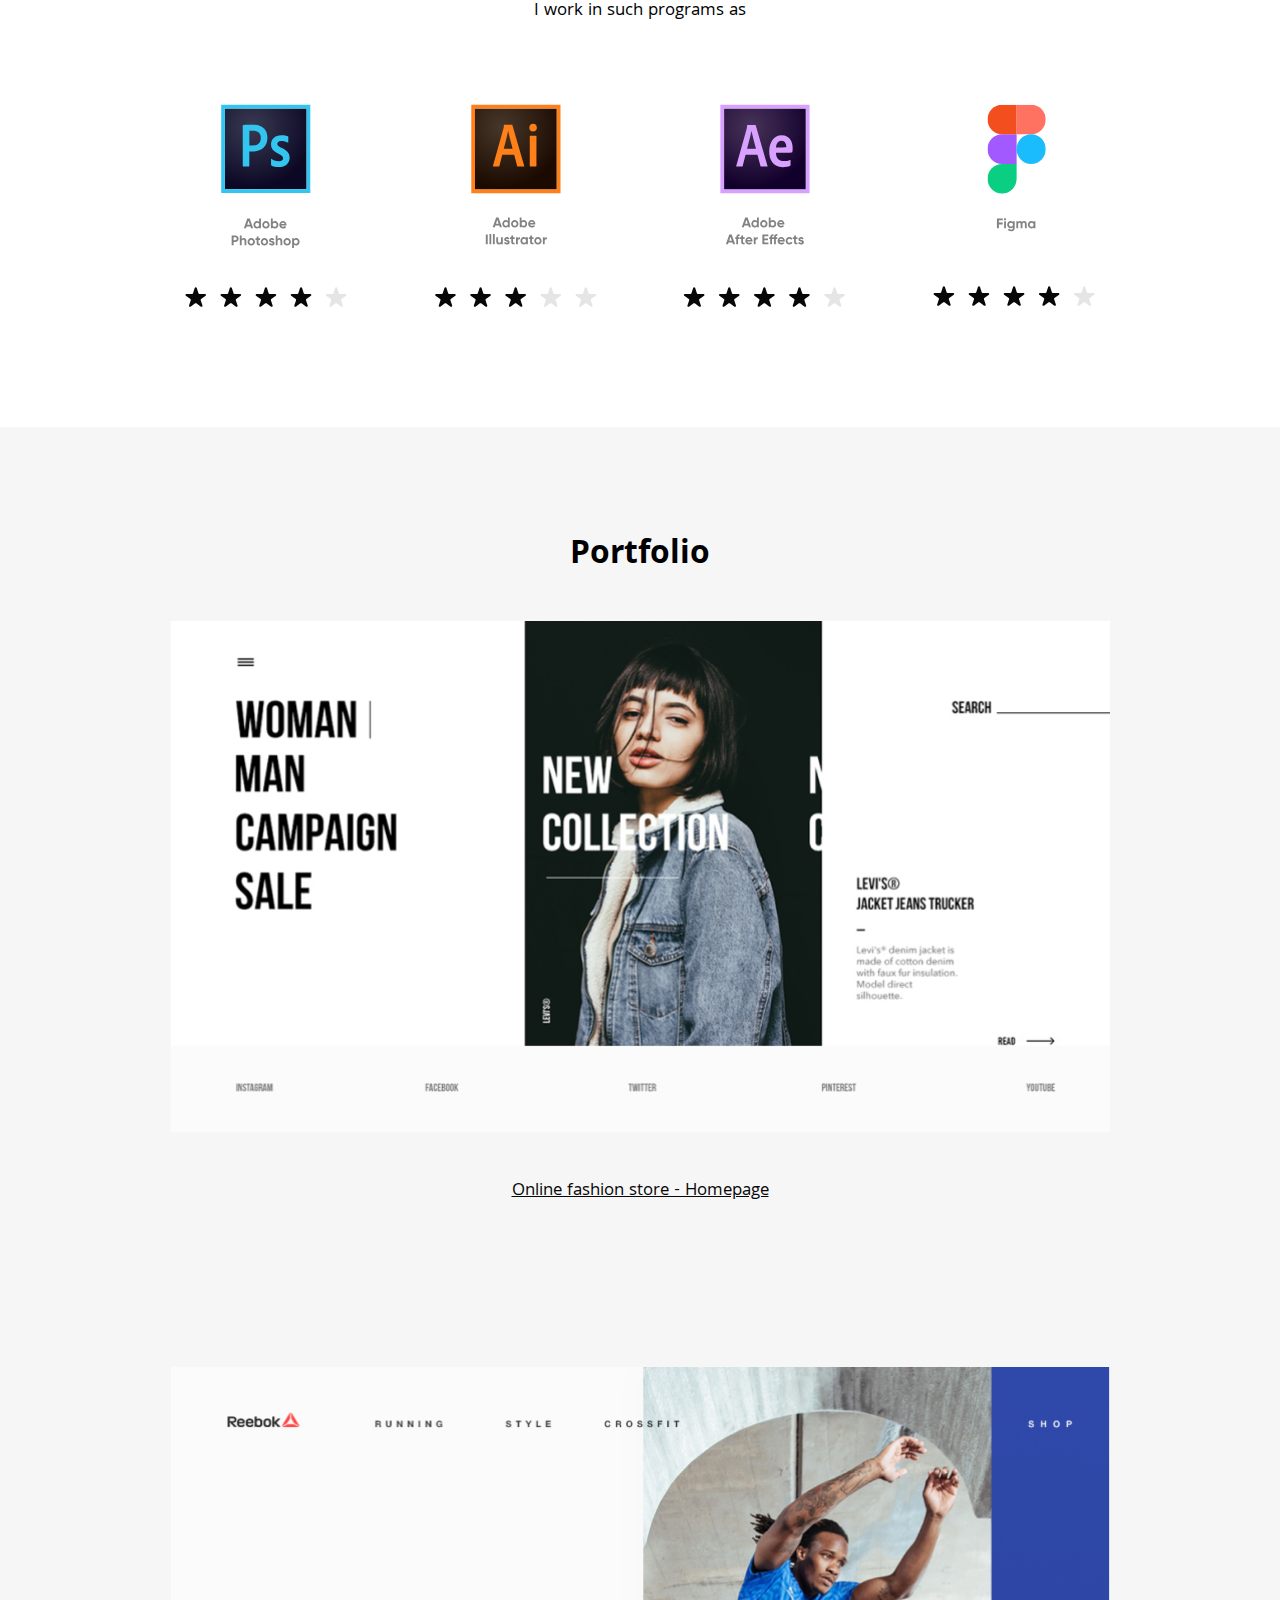
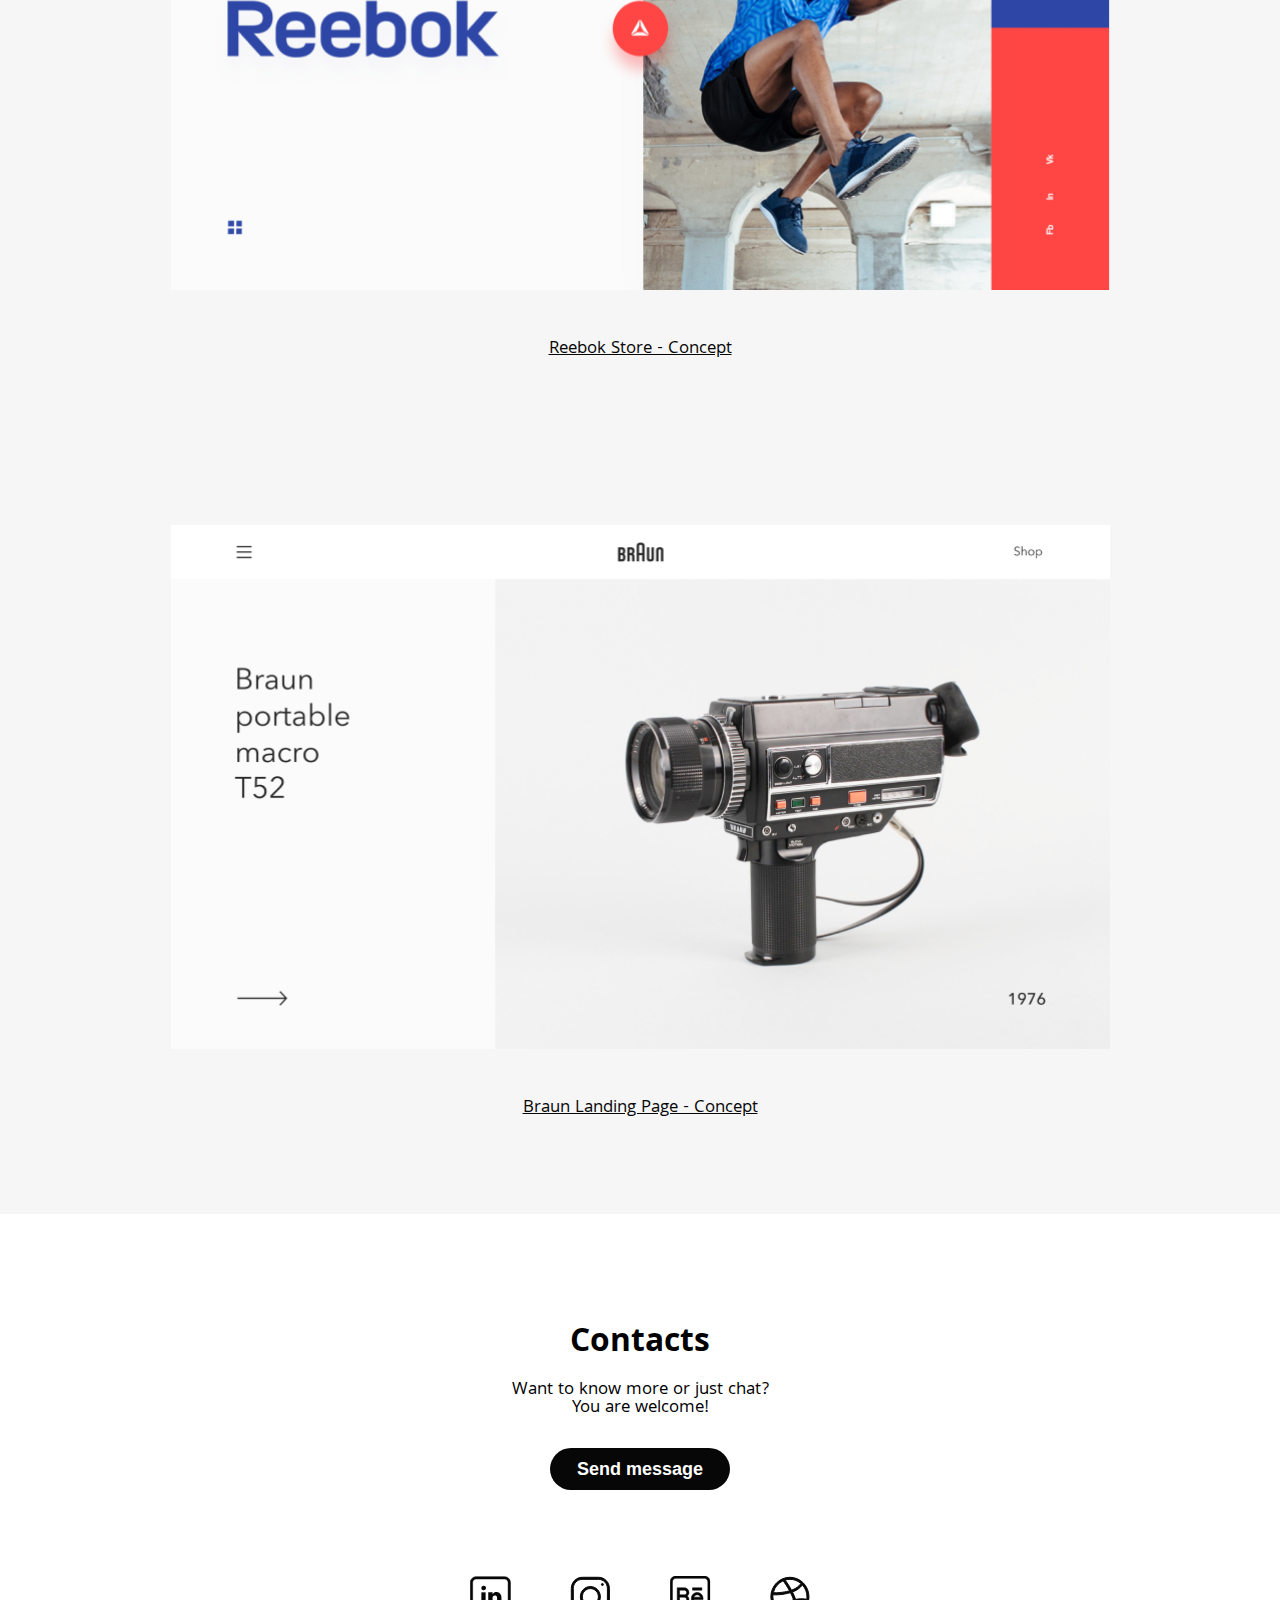
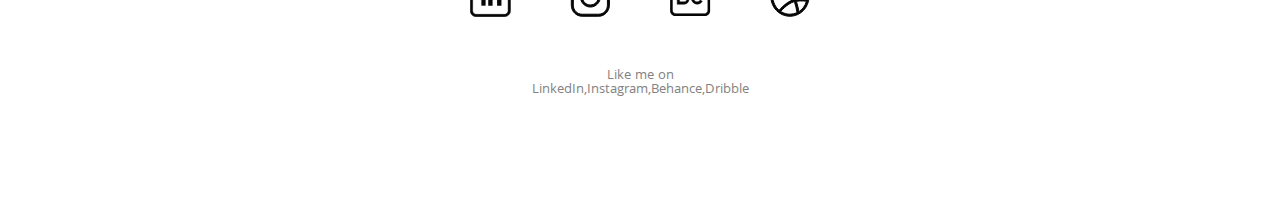
==== commit 53cd8622: "update" ====
--- a/index.html
+++ b/index.html
@@ -42,7 +42,7 @@
 	</div>
 
 	<header class="mobile-header">
-		<h1>Denis <br> Novik</h1>
+		<div class="logo_block logo_block_1"></div><h1>Denis <br> Novik</h1>
 		<button class="open-menu-btn svg-btn">
 			<svg width="33" height="20" viewBox="0 0 33 20" fill="none" xmlns="http://www.w3.org/2000/svg">
 				<rect width="33" height="3.83721" fill="black"/>
--- a/styles.css
+++ b/styles.css
@@ -92,6 +92,10 @@
 		border-bottom: 0;
 	}
 
+	.line_navigation{
+		display: none;
+	}
+
 	.desktop-header {
 		display: none;
 	}
@@ -159,7 +163,7 @@
 
 
 html, body, div, span, applet, object, h1, h2, p, 
-footer, header, hgroup, menu, nav, output, 
+footer, header, hgroup, menu, output, 
 ruby, section, summary, time, mark, audio, video {
 margin: 0;
 padding: 0;
@@ -232,12 +236,6 @@
   box-shadow: 0 0 10px rgba(0, 0, 0, 0.5);
 }
 
-.header_menu{
-padding:0 29px;
-max-width: 998px;
-margin: 0 auto;
-}
-
 .navigation_list {
 display:flex;
 justify-content:space-between;
@@ -266,7 +264,6 @@
 
 .line_navigation {
 margin-bottom: 40px;
-margin-top: 88px;
 }
 
 .logo_block_menu {
@@ -417,12 +414,14 @@
 
 .portfolio_box_3 {
 margin: 0px 29px;
+transition: all 300ms;
 }
 
 .img_portfolio {
 width: 100%;
 height: auto;
 padding-bottom: 45px;
+transition: all 300ms;
 }
 
 .portfolio_p2 {
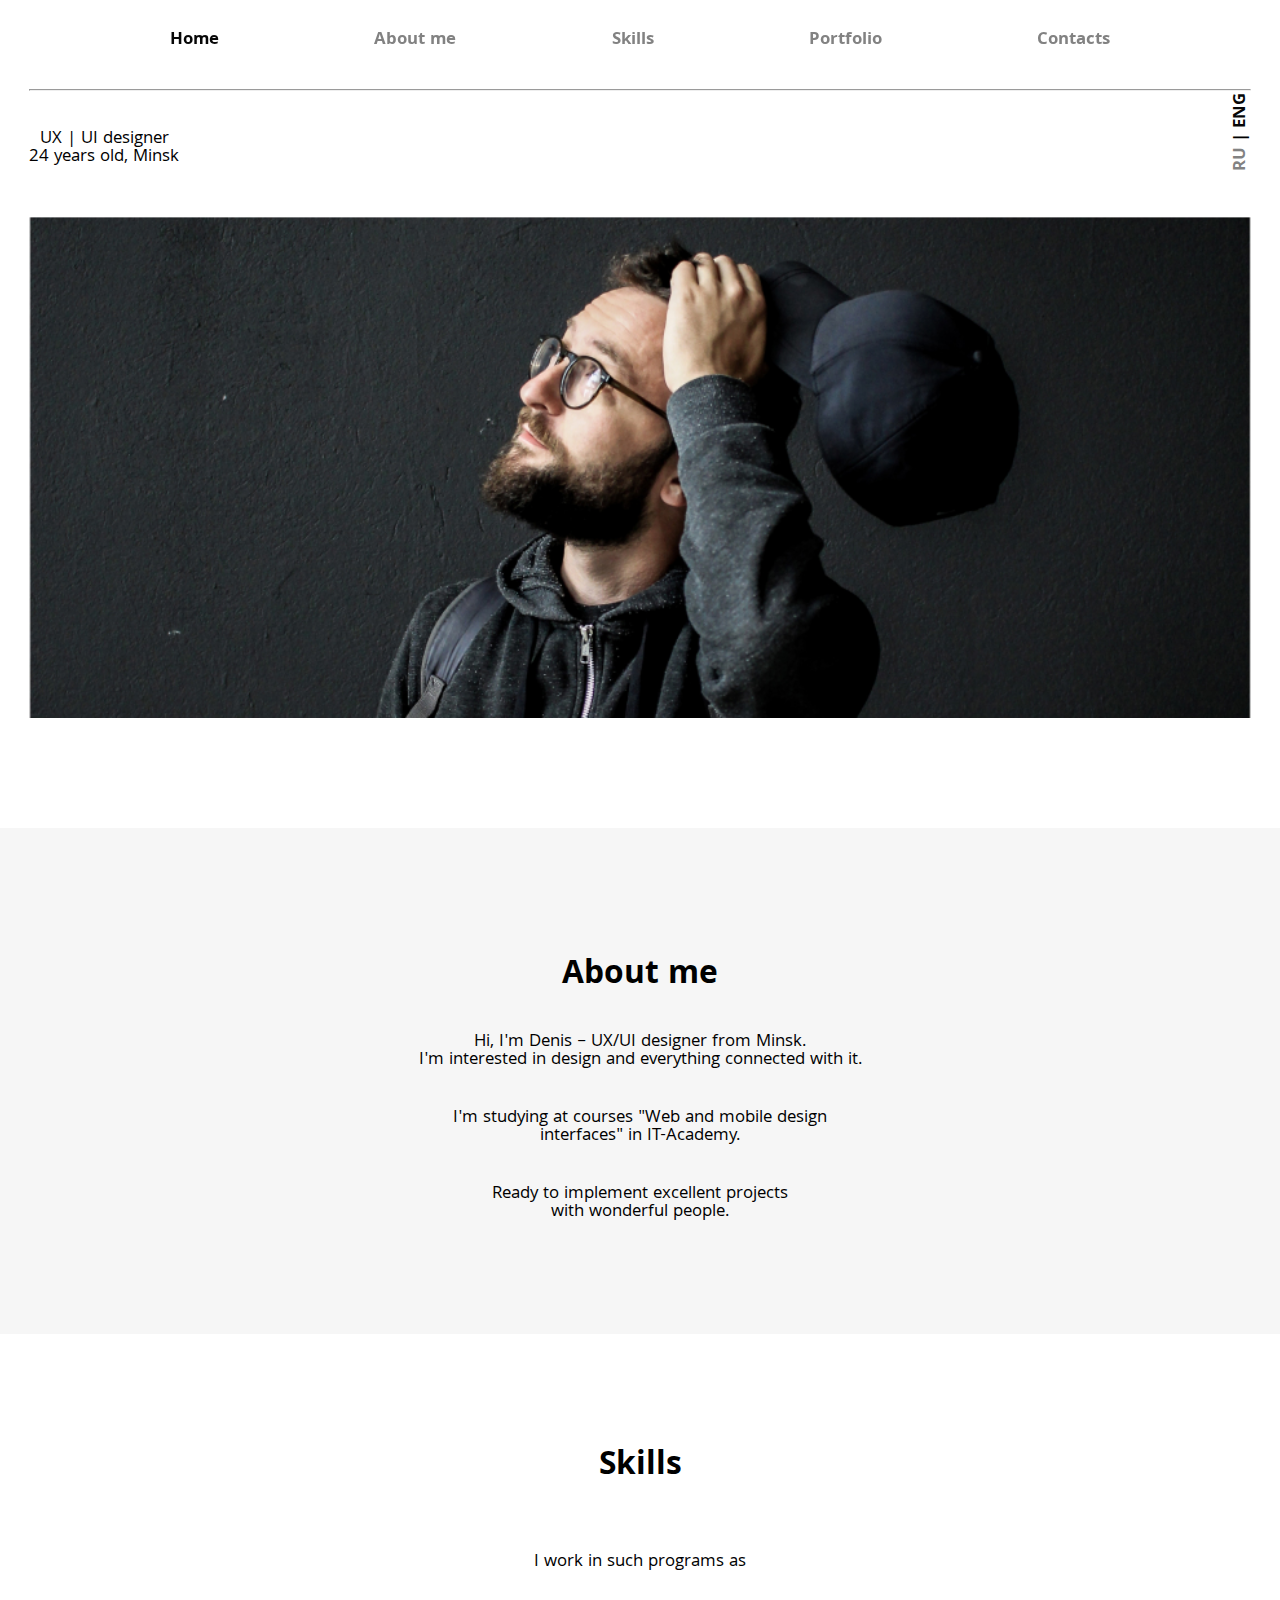
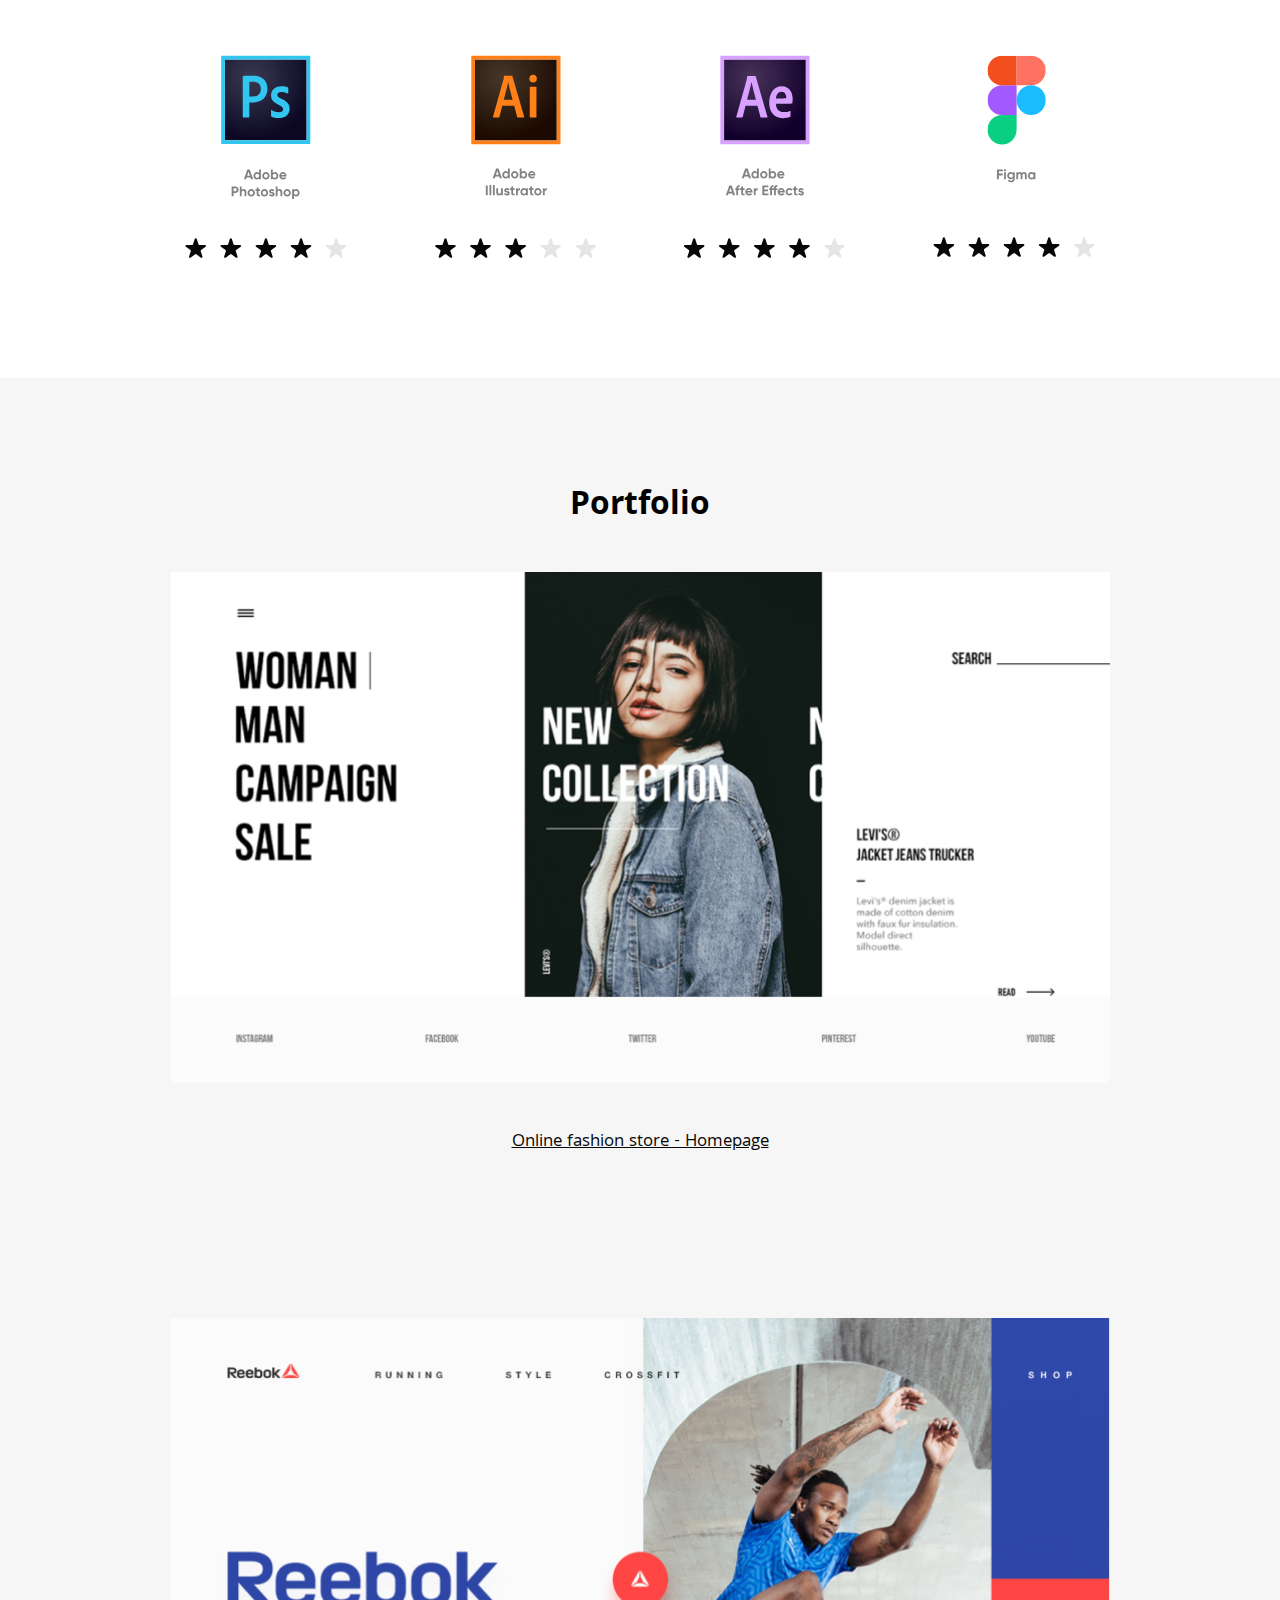
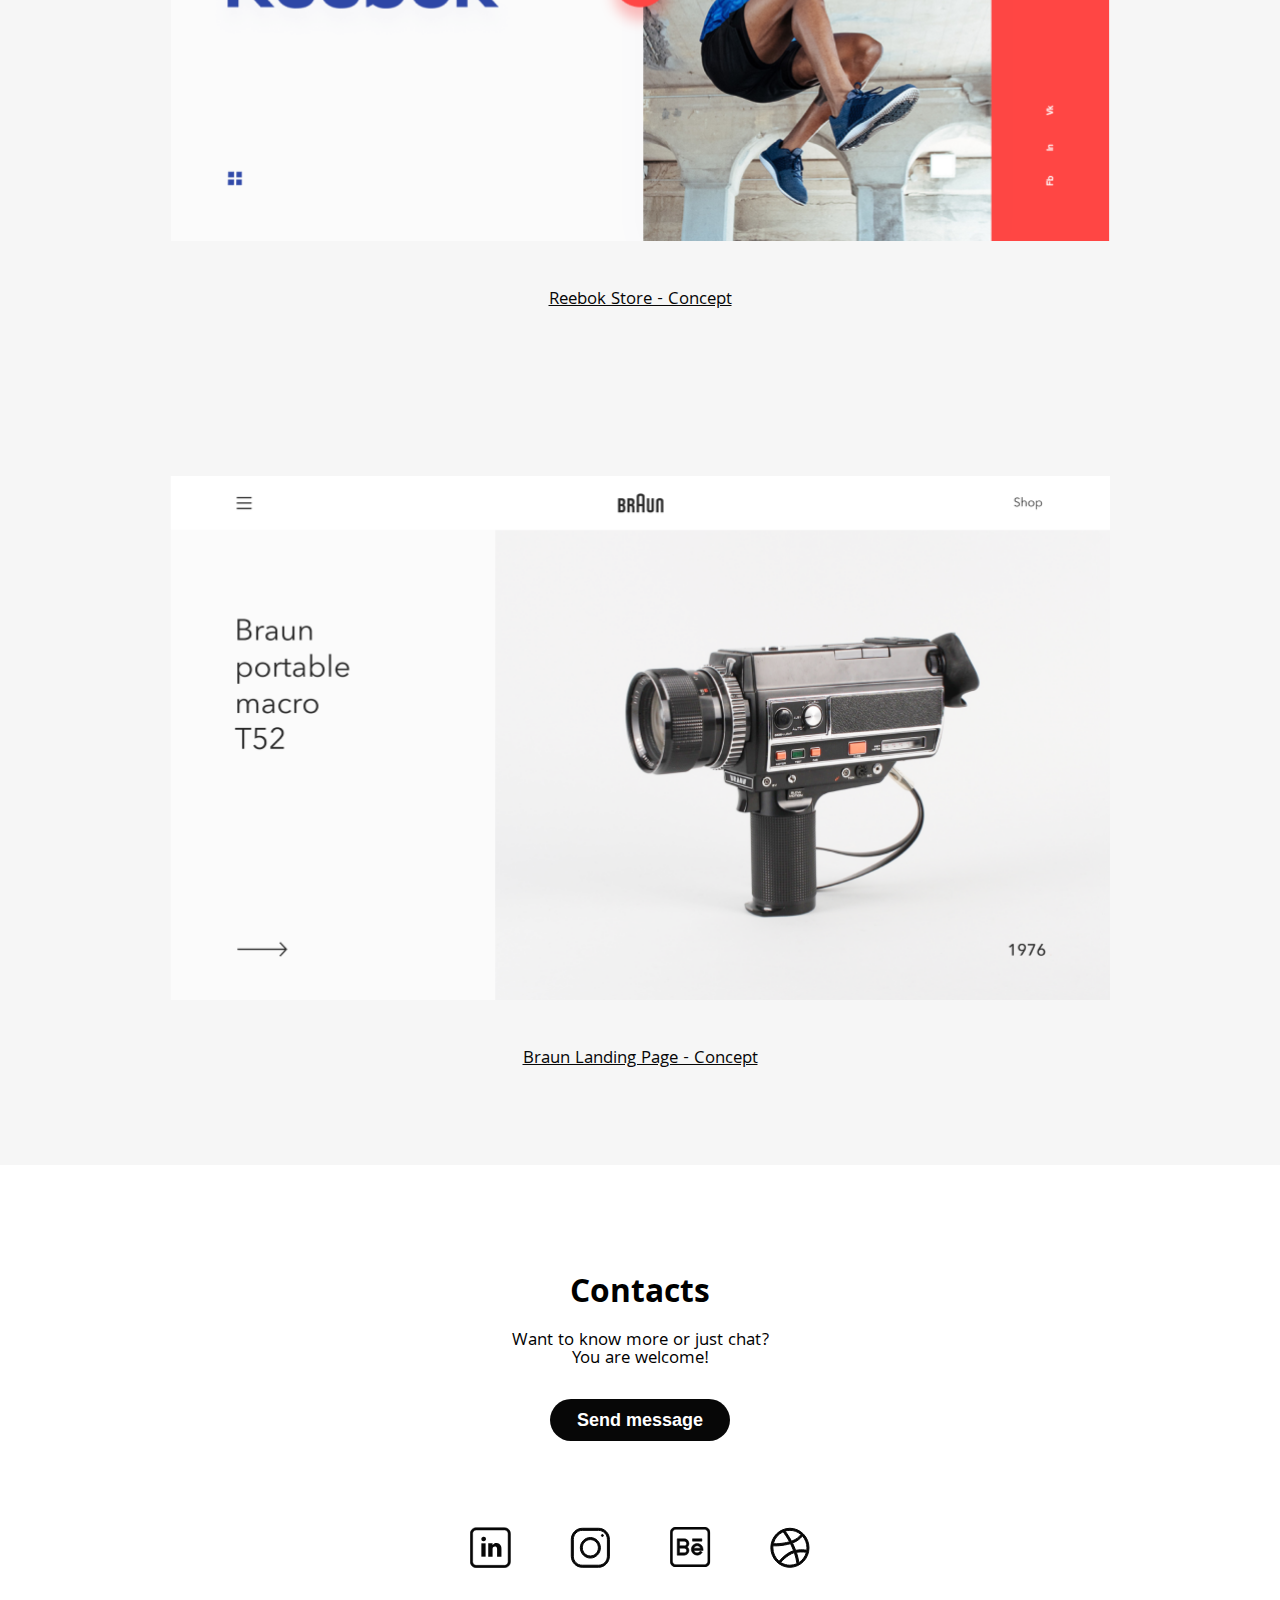
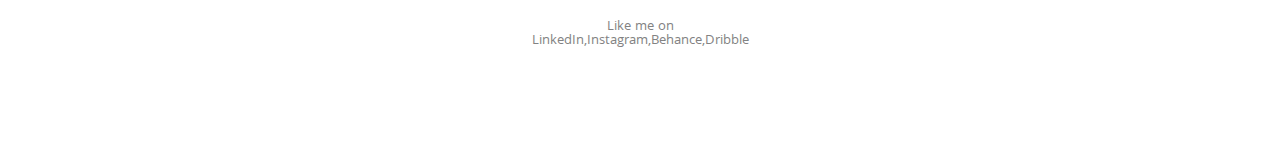
==== commit 001213bc: "header" ====
--- a/index.html
+++ b/index.html
@@ -42,7 +42,7 @@
 	</div>
 
 	<header class="mobile-header">
-		<div class="logo_block logo_block_1"></div><h1>Denis <br> Novik</h1>
+		<div class="logo_block logo_block_1"><h1>Denis<br> Novik</h1></div>
 		<button class="open-menu-btn svg-btn">
 			<svg width="33" height="20" viewBox="0 0 33 20" fill="none" xmlns="http://www.w3.org/2000/svg">
 				<rect width="33" height="3.83721" fill="black"/>
@@ -72,7 +72,6 @@
 		<section id="home" class="home">
 			<hr  class="line_navigation ">
 			<div  class="logo">
-				<div class="logo_block logo_block_1"><h1>Denis<br>Novik</h1></div>
 				<div class="logo_block logo_block_2"><p>UX | UI designer<br> 24 years old, Minsk</p></div>
 				<div class="logo_block logo_block_3"><p><a class="ru" href="#">RU</a> | <a class="eng" href="#">ENG</a></p></div>
 			</div>	
--- a/styles.css
+++ b/styles.css
@@ -1,13 +1,5 @@
 * {
 	box-sizing: border-box;
-}
-
-header,
-.content {
-	padding: 10px;
-	max-width: 960px;
-	margin: 0 auto;
-	text-align: center;
 }
 
 .header-row {
@@ -179,6 +171,12 @@
 display: block;
 }
 
+.header_menu {
+    padding: 0 29px;
+    max-width: 998px;
+    margin: 0 auto;
+}
+
 body {
 line-height: 1;
 }
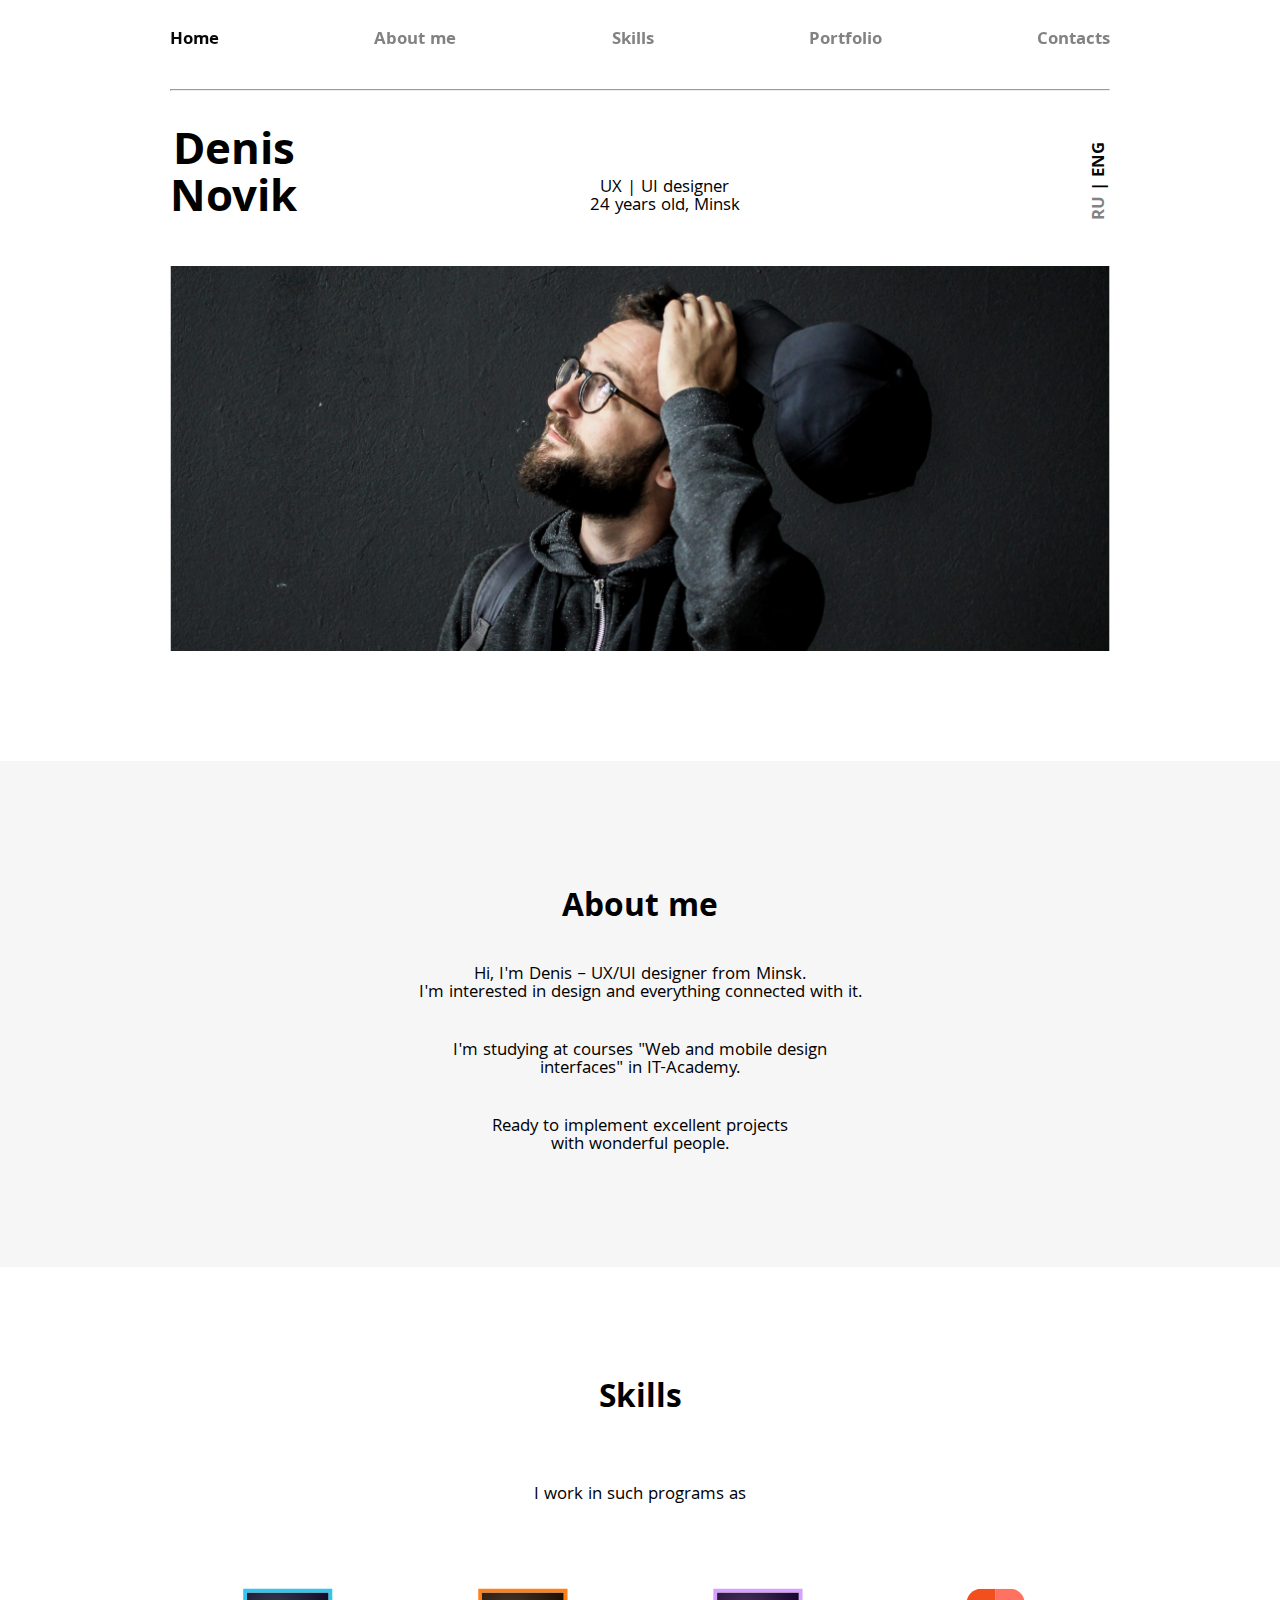
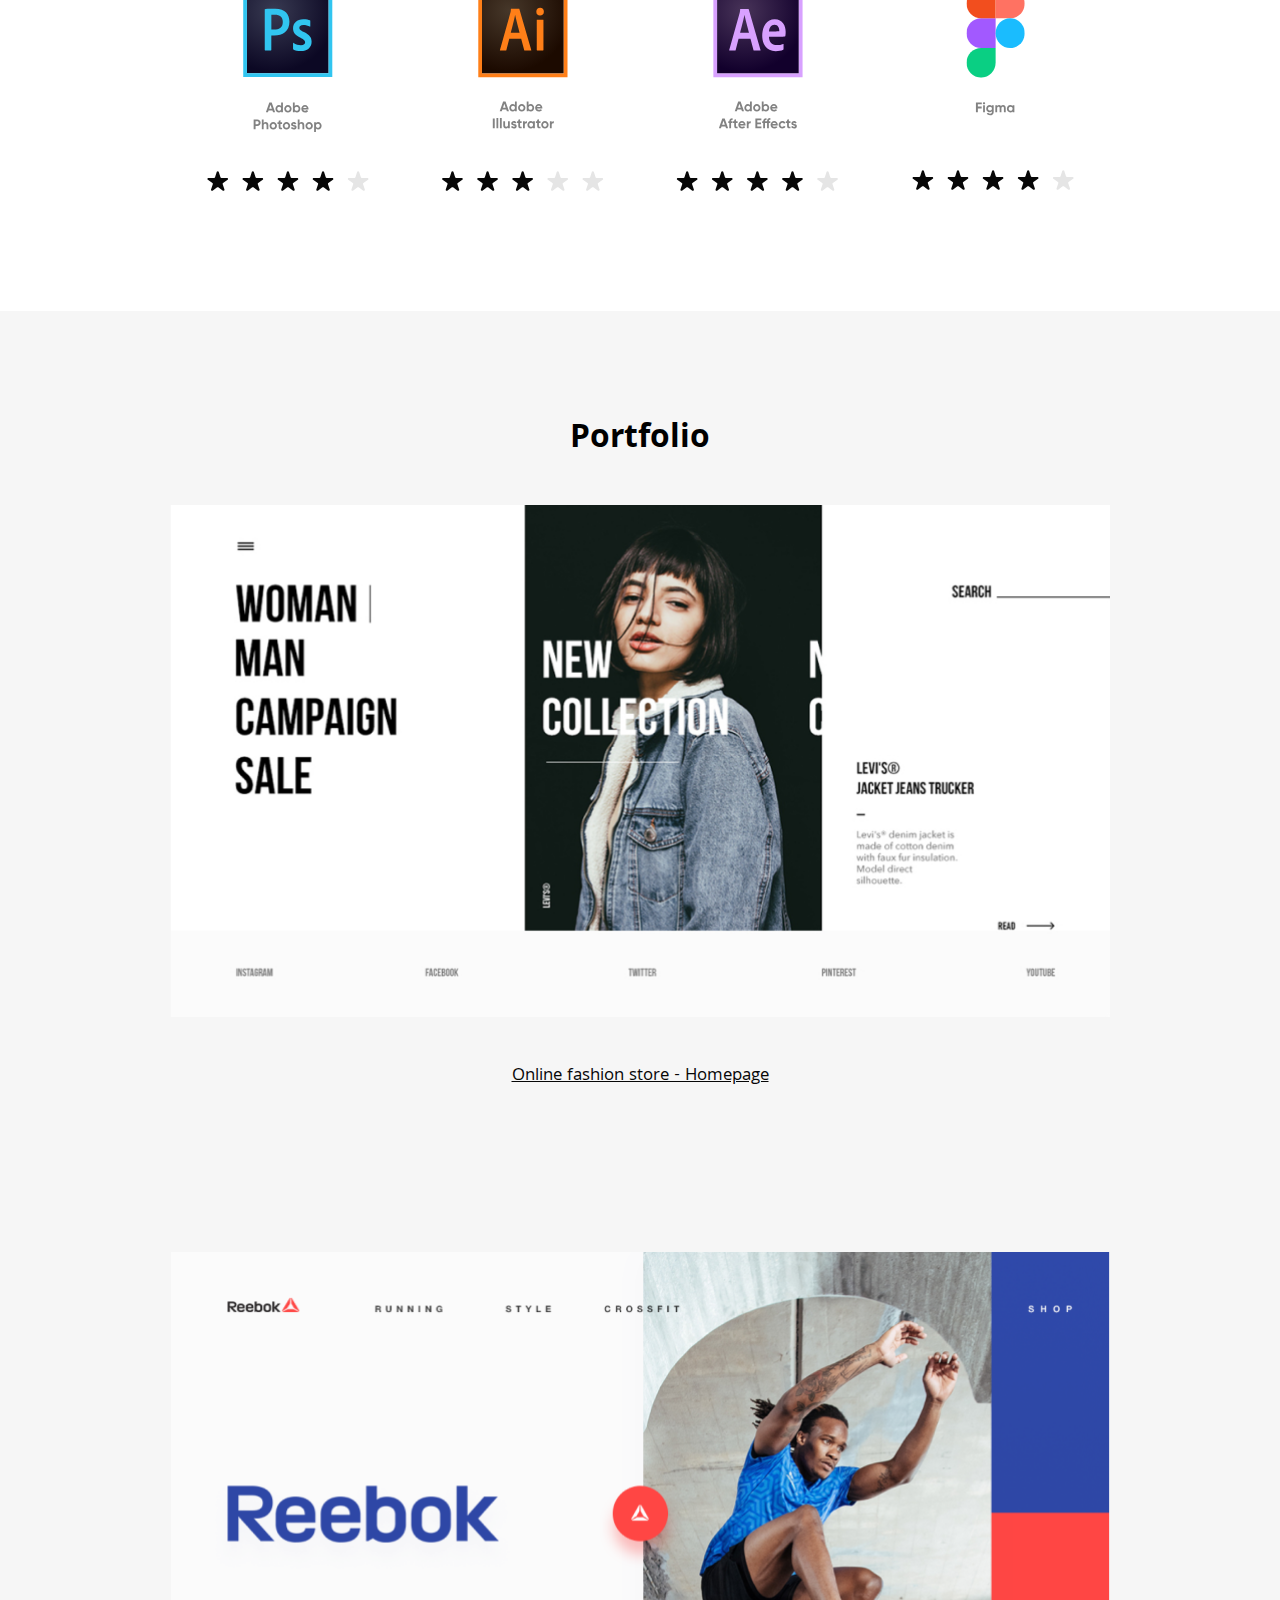
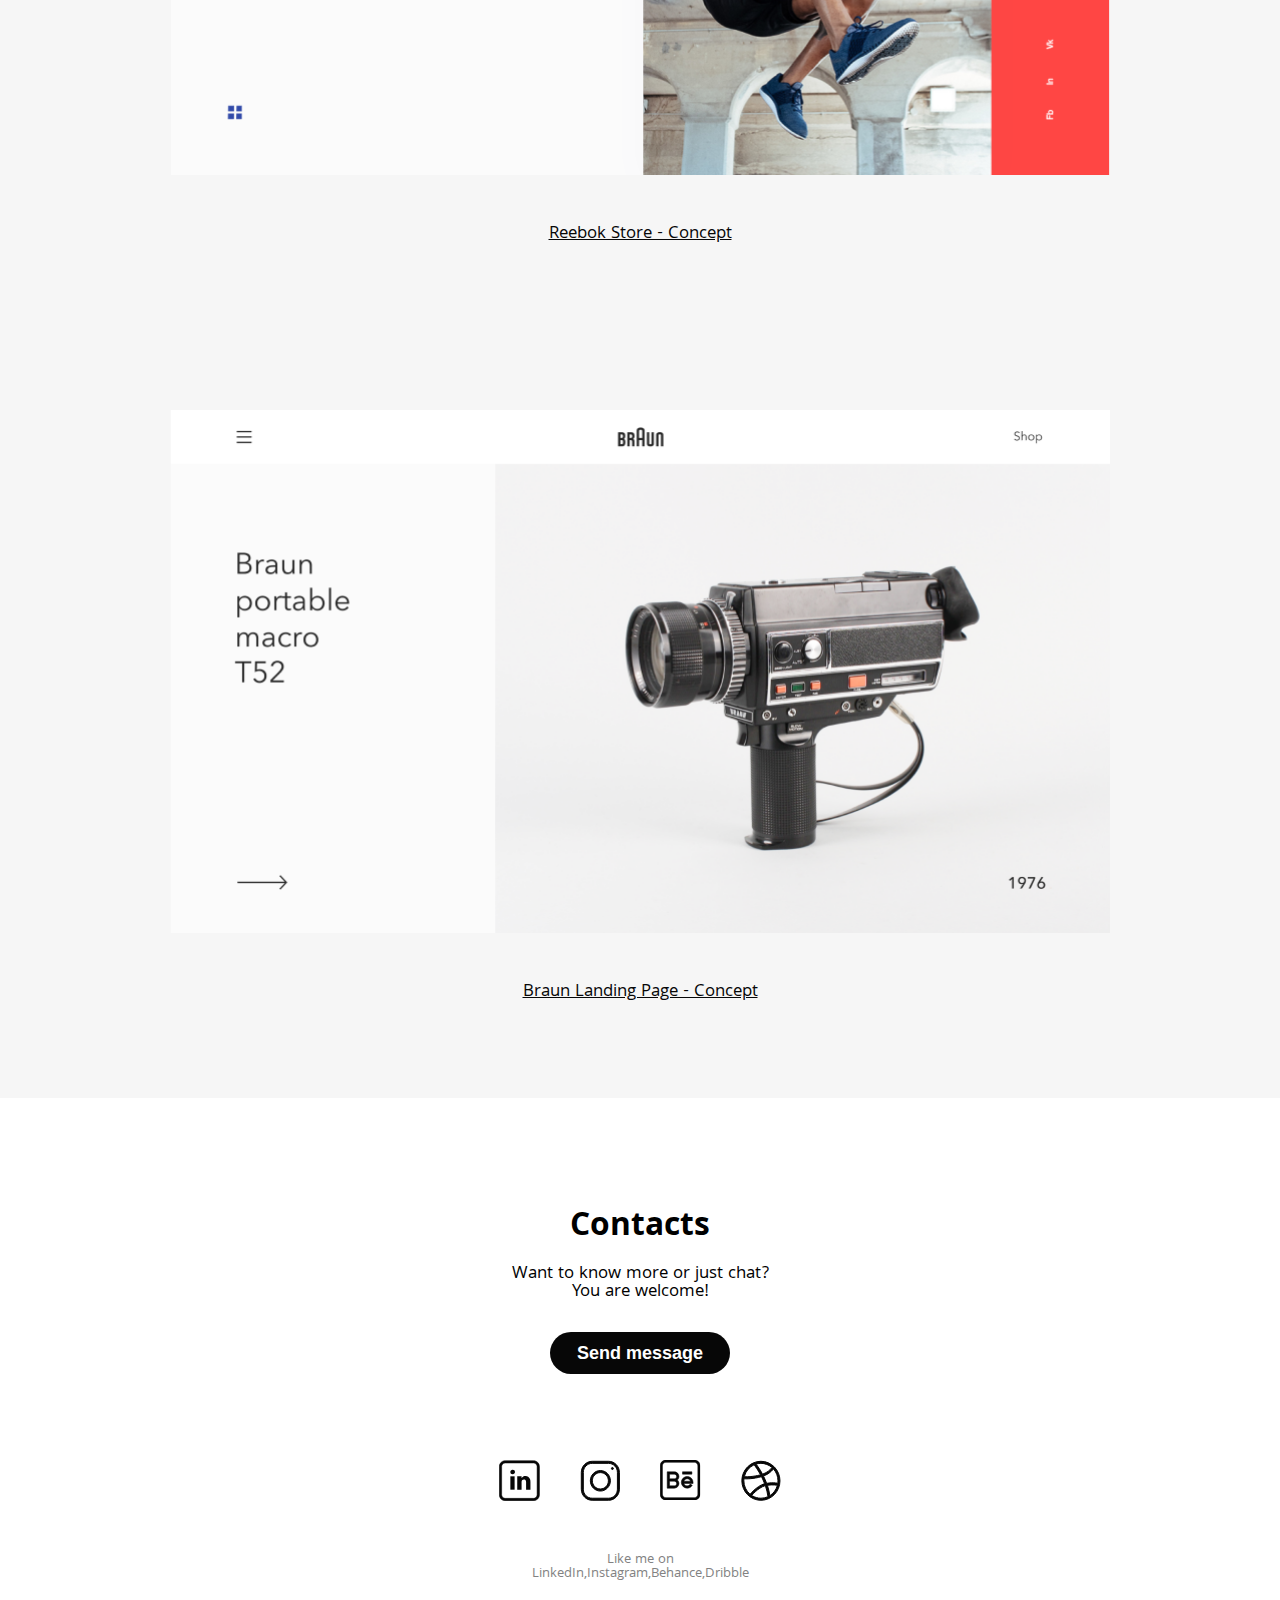
==== commit 37ec6e14: "update mobile version" ====
--- a/index.html
+++ b/index.html
@@ -16,12 +16,12 @@
 	<div class="mobile-menu hidden">
 		<div class="column-left">
 			<nav>
-				<ul class="vertical-list">
+				<ul class="vertical-list navigation_list">
 					<li class="navigation_point"><a href="#home">Home</a></li>
-					<li><a href="#about_me">About me</a></li>
-					<li><a href="#skills">Skills</a></li>
-					<li><a href="#portfolio">Portfolio</a></li>
-					<li><a href="#contacs">Contacts</a></li>
+					<li class="navigation_point"><a href="#about_me">About me</a></li>
+					<li class="navigation_point"><a href="#skills">Skills</a></li>
+					<li class="navigation_point"><a href="#portfolio">Portfolio</a></li>
+					<li class="navigation_point"><a href="#contacs">Contacts</a></li>
 				</ul>
 			</nav>
 		</div>
@@ -42,7 +42,7 @@
 	</div>
 
 	<header class="mobile-header">
-		<div class="logo_block logo_block_1"><h1>Denis<br> Novik</h1></div>
+		<div class="logo_block_mobile"><h1>Denis<br> Novik</h1></div>
 		<button class="open-menu-btn svg-btn">
 			<svg width="33" height="20" viewBox="0 0 33 20" fill="none" xmlns="http://www.w3.org/2000/svg">
 				<rect width="33" height="3.83721" fill="black"/>
@@ -72,6 +72,7 @@
 		<section id="home" class="home">
 			<hr  class="line_navigation ">
 			<div  class="logo">
+				<div class="logo_block logo_block_1"><h1>Denis<br> Novik</h1></div>
 				<div class="logo_block logo_block_2"><p>UX | UI designer<br> 24 years old, Minsk</p></div>
 				<div class="logo_block logo_block_3"><p><a class="ru" href="#">RU</a> | <a class="eng" href="#">ENG</a></p></div>
 			</div>	
--- a/styles.css
+++ b/styles.css
@@ -78,12 +78,23 @@
 	align-items: end;
 }
 
+.logo_block_mobile {
+	font-size: 47px;
+    font-weight: 700;
+}
+
+.vertical-list {
+    flex-direction: column;
+    align-items: start;
+}
+
+
 @media (max-width: 700px) {
 	.mobile-header {
 		display: flex;
 		border-bottom: 0;
 	}
-
+	 
 	.line_navigation{
 		display: none;
 	}
@@ -123,10 +134,12 @@
     .portfolio_box_1,.portfolio_box_2 {
     margin-bottom: 133px;
     }
-    .logo_block_1 {
-    transition: all 0.3s ease 0s;
-}
-}
+
+	.logo_block_1 {
+		transition: all 0.3s ease 0s;
+}
+}
+
 
 @media (max-width: 465px) {
     .logo {
@@ -166,6 +179,12 @@
 font-family: 'Khula', sans-serif;
 }
 
+.home {
+	max-width:998px;
+	margin: 0 auto;
+}
+
+
 article, aside, details, figcaption, figure, 
 footer, header, hgroup, menu, nav, section {
 display: block;
@@ -213,9 +232,13 @@
     margin: 0 auto;
 }
 
+header, section, footer {
+	padding-left: 29px;
+	padding-right: 29px;
+ } 
+
 .body {
 font-size: 18px;
-margin: 0px 29px;
 }
 
 .header {
@@ -299,6 +322,12 @@
 font-weight: 700;
 }
 
+@media (max-width: 700px) {
+	.logo_block_1 {
+		display:none
+	 }
+	}
+
 .ru {
 color: #828282;
 text-decoration: none;
